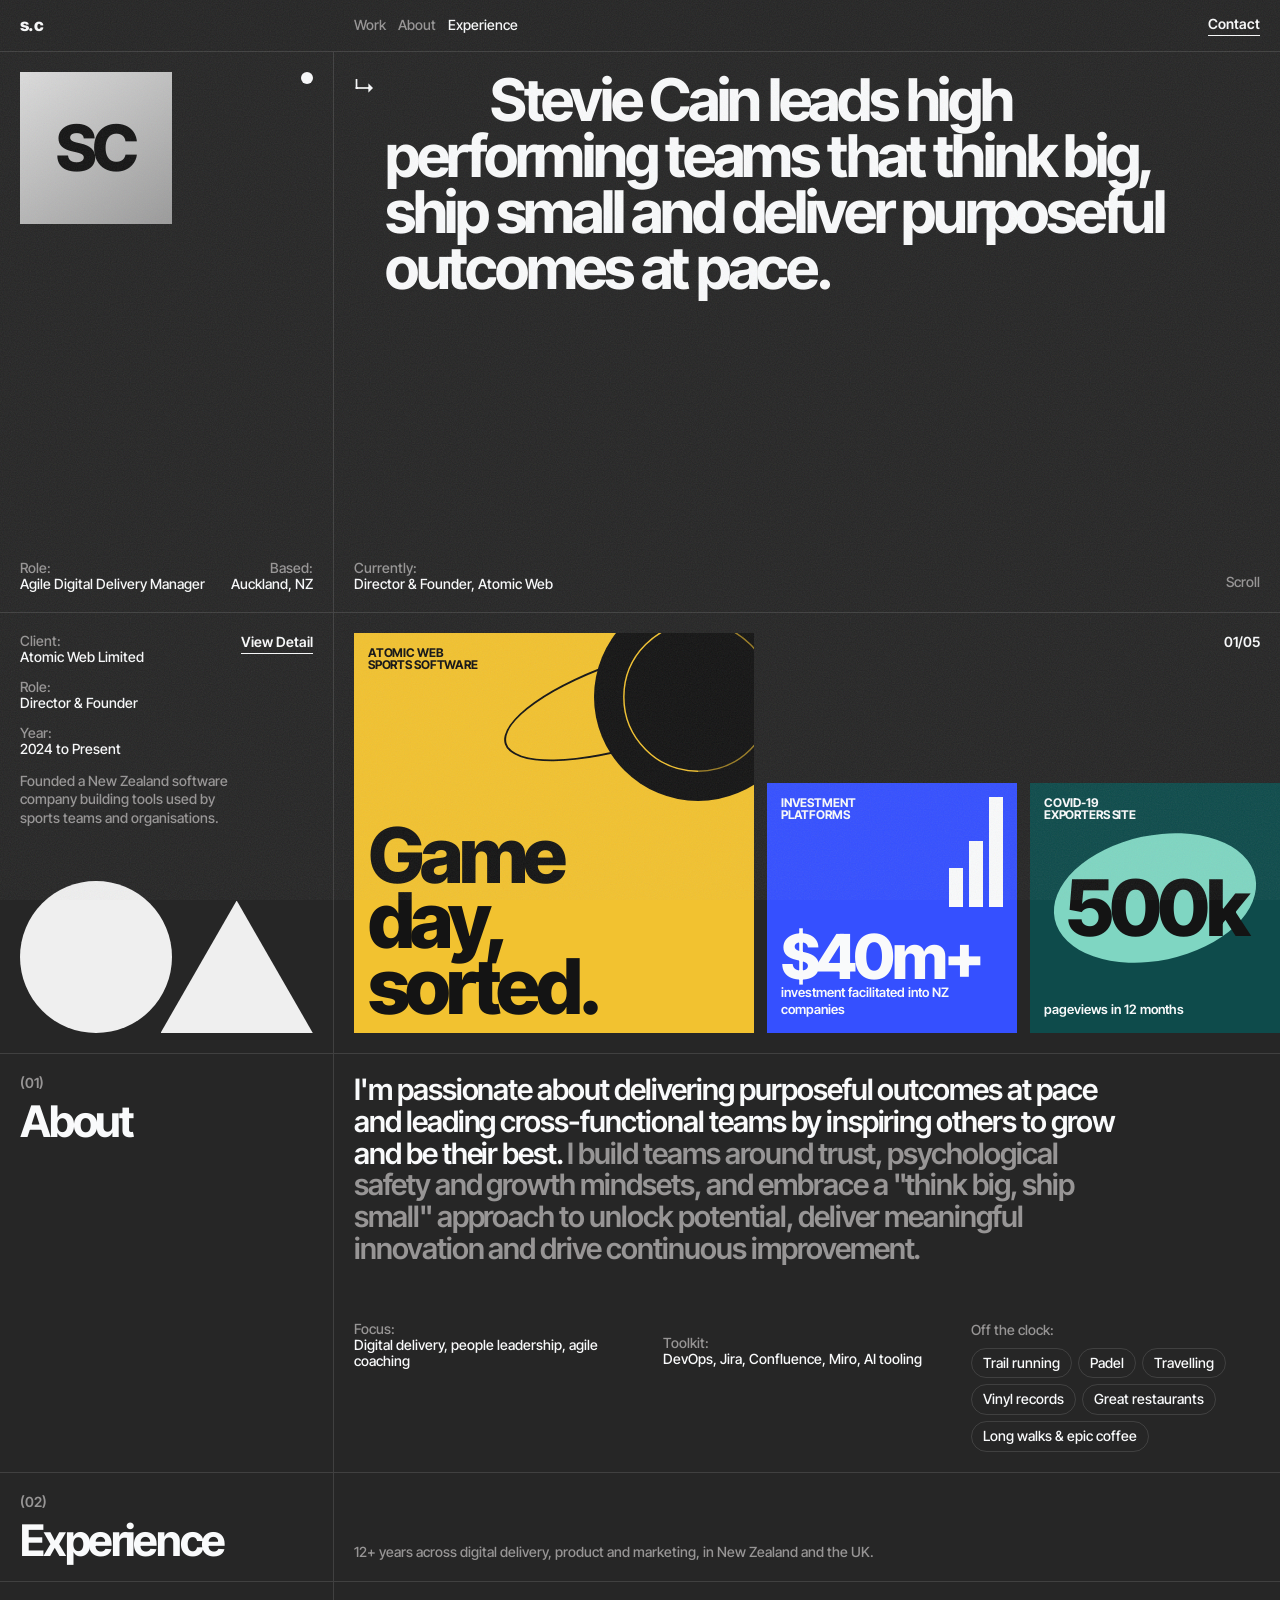
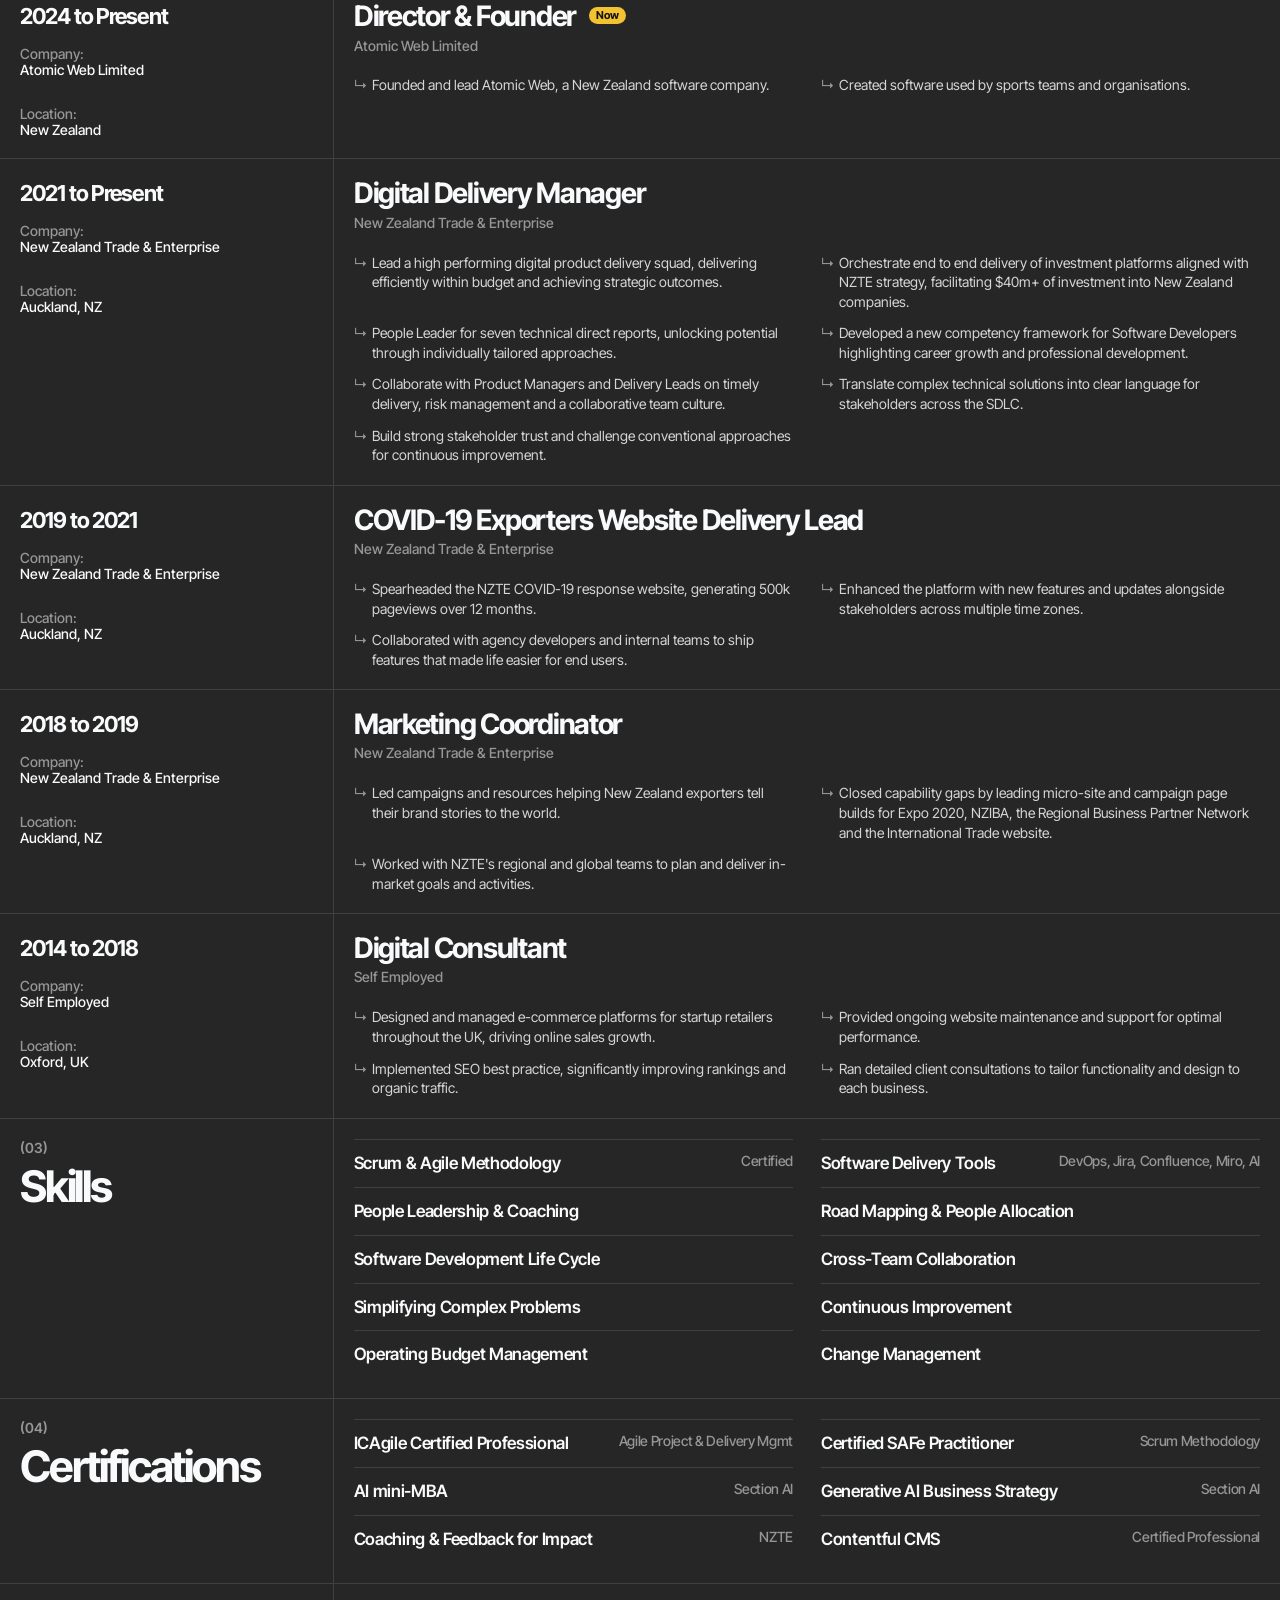
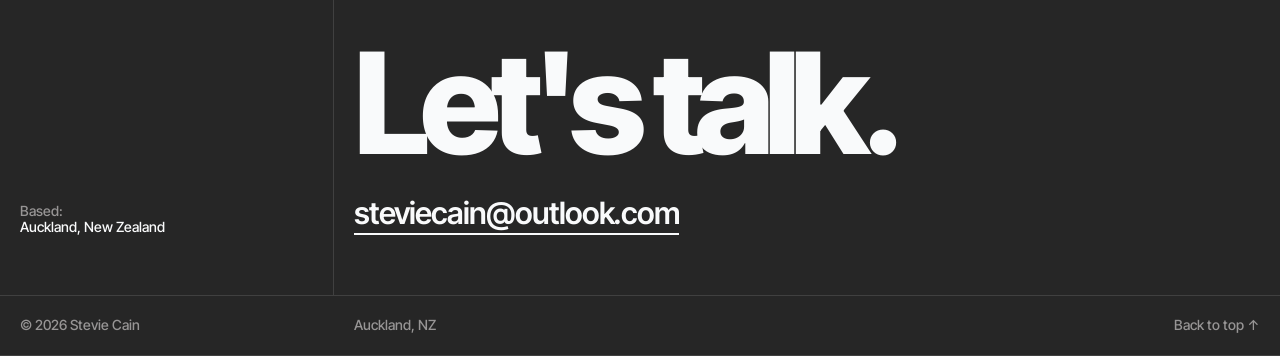
==== index.html @ dbbec50d "Initial portfolio site Co-Authored-By: Claude Opus 5.5 <noreply@anthropic.com> Claude-Session: https" ====
<!DOCTYPE html>
<html lang="en">
<head>
  <meta charset="UTF-8">
  <meta name="viewport" content="width=device-width, initial-scale=1.0">
  <title>Stevie Cain | Agile Digital Delivery Manager</title>
  <meta name="description" content="Stevie Cain is an Agile Digital Delivery Manager and founder of Atomic Web, based in Auckland, New Zealand. Leading high performing teams that think big and ship small.">
  <meta property="og:title" content="Stevie Cain | Agile Digital Delivery Manager">
  <meta property="og:description" content="Leading high performing teams that think big, ship small and deliver purposeful outcomes at pace.">
  <meta name="theme-color" content="#262626">
  <link rel="icon" href="data:image/svg+xml,%3Csvg xmlns='http://www.w3.org/2000/svg' viewBox='0 0 64 64'%3E%3Crect width='64' height='64' fill='%23262626'/%3E%3Ctext x='50%25' y='56%25' font-family='Arial' font-weight='700' font-size='30' fill='%23F9FAFB' text-anchor='middle' dominant-baseline='middle'%3Es.c%3C/text%3E%3C/svg%3E">
  <link rel="preconnect" href="https://fonts.googleapis.com">
  <link rel="preconnect" href="https://fonts.gstatic.com" crossorigin>
  <link href="https://fonts.googleapis.com/css2?family=Inter+Tight:wght@400;500;600;700;800&display=swap" rel="stylesheet">
  <style>
    :root {
      --bg: #262626;
      --bg-2: #2e2e2e;
      --text: #F9FAFB;
      --muted: #979595;
      --line: rgba(255, 255, 255, 0.12);
      --side: 26%;
      --pad: 20px;
      --font: 'Inter Tight', 'Helvetica Neue', Helvetica, Arial, sans-serif;

      --c-yellow: #F2C230;
      --c-blue: #3550FF;
      --c-teal: #0E4B4B;
      --c-pink: #FF8FC8;
      --c-red: #E8343A;
      --c-ink: #141414;
    }

    *, *::before, *::after { box-sizing: border-box; margin: 0; padding: 0; }
    html { scroll-behavior: smooth; }
    body {
      background: var(--bg);
      color: var(--text);
      font-family: var(--font);
      font-size: 14px;
      line-height: 1.35;
      -webkit-font-smoothing: antialiased;
      overflow-x: hidden;
    }
    a { color: inherit; text-decoration: none; }
    ul { list-style: none; }

    /* Film grain */
    body::after {
      content: '';
      position: fixed; inset: 0; z-index: 100; pointer-events: none;
      opacity: 0.09;
      background-image: url("data:image/svg+xml,%3Csvg xmlns='http://www.w3.org/2000/svg' width='240' height='240'%3E%3Cfilter id='n'%3E%3CfeTurbulence type='fractalNoise' baseFrequency='0.85' numOctaves='3' stitchTiles='stitch'/%3E%3C/filter%3E%3Crect width='100%25' height='100%25' filter='url(%23n)'/%3E%3C/svg%3E");
    }

    /* ---------- Grid scaffolding ---------- */
    .row {
      display: grid;
      grid-template-columns: var(--side) 1fr;
      border-bottom: 1px solid var(--line);
    }
    .cell { padding: var(--pad); min-width: 0; }
    .cell + .cell { border-left: 1px solid var(--line); }

    .meta { display: flex; flex-direction: column; font-weight: 500; line-height: 1.15; }
    .meta dt, .label { color: var(--muted); }
    .meta dd { color: var(--text); }
    .meta + .meta { margin-top: 14px; }

    /* ---------- Top bar ---------- */
    .topbar {
      position: sticky; top: 0; z-index: 50;
      background: rgba(38, 38, 38, 0.88);
      backdrop-filter: blur(10px);
      -webkit-backdrop-filter: blur(10px);
    }
    .topbar .cell { padding-top: 14px; padding-bottom: 14px; display: flex; align-items: center; }
    .topbar .cell + .cell { border-left-color: transparent; justify-content: space-between; }
    .logo { font-weight: 800; font-size: 17px; letter-spacing: -0.04em; }
    .nav { display: flex; gap: 12px; font-weight: 500; }
    .nav a { color: var(--muted); transition: color .2s; }
    .nav a:hover, .nav a.active { color: var(--text); }
    .contact-link {
      font-weight: 600;
      border-bottom: 1px solid currentColor;
      padding-bottom: 1px;
    }

    /* ---------- Hero ---------- */
    .hero .cell {
      min-height: min(560px, calc(100vh - 260px));
      display: flex; flex-direction: column; justify-content: space-between; gap: 40px;
    }
    .hero-top { display: flex; justify-content: space-between; align-items: flex-start; }
    .monogram {
      width: 152px; aspect-ratio: 1;
      background: linear-gradient(145deg, #dcdcdc 0%, #9a9a9a 100%);
      color: var(--c-ink);
      display: grid; place-items: center;
      font-weight: 800; font-size: 64px; letter-spacing: -0.06em;
      filter: grayscale(1);
    }
    .status-dot {
      width: 12px; height: 12px; border-radius: 50%; background: var(--text);
      animation: pulse 2.4s ease-in-out infinite;
    }
    @keyframes pulse { 50% { opacity: .35; } }
    .hero-bottom { display: flex; justify-content: space-between; align-items: flex-end; gap: 20px; }

    .statement-wrap { display: flex; gap: 10px; }
    .arrow { font-size: 22px; line-height: 1; padding-top: 4px; color: var(--text); }
    .statement {
      font-weight: 700;
      font-size: clamp(34px, 4.6vw, 68px);
      line-height: 0.95;
      letter-spacing: -0.055em;
      text-indent: 12%;
      max-width: 15.5em;
    }
    .statement em { font-style: normal; color: var(--muted); }
    .scroll-cue { color: var(--muted); font-weight: 500; }

    /* ---------- Work strip ---------- */
    .work .side {
      display: flex; flex-direction: column; justify-content: space-between; gap: 40px;
    }
    .work-meta-top { display: flex; justify-content: space-between; gap: 12px; }
    .work-meta { transition: opacity .25s ease; }
    .work-meta.fading { opacity: 0; }
    .work-summary { color: var(--muted); font-weight: 500; max-width: 30ch; margin-top: 14px; }
    .shapes { display: flex; align-items: flex-end; gap: 0; }
    .shape-circle { width: 52%; aspect-ratio: 1; border-radius: 50%; background: #efefef; }
    .shape-tri {
      width: 52%; aspect-ratio: 1.15;
      background: #efefef;
      clip-path: polygon(50% 0, 100% 100%, 0 100%);
      margin-left: -4%;
    }
    .strip-cell { position: relative; padding-right: 0; }
    .counter { position: absolute; top: var(--pad); right: var(--pad); font-weight: 600; z-index: 2; }
    .strip {
      display: flex; align-items: flex-end; gap: 13px;
      overflow-x: auto; scroll-snap-type: x mandatory;
      padding-right: var(--pad);
      scrollbar-width: none;
      cursor: grab;
    }
    .strip::-webkit-scrollbar { display: none; }
    .strip.dragging { cursor: grabbing; scroll-snap-type: none; }
    .strip.dragging .tile { pointer-events: none; }

    .tile {
      flex: 0 0 auto;
      width: 250px; height: 250px;
      scroll-snap-align: start;
      position: relative; overflow: hidden;
      display: flex; flex-direction: column; justify-content: space-between;
      padding: 14px;
      transition: transform .35s cubic-bezier(.2,.7,.2,1);
    }
    .tile:hover { transform: translateY(-6px); }
    .tile.lead { width: min(400px, 46vw); height: min(400px, 46vw); }
    .tile-kicker { font-weight: 700; font-size: 12px; text-transform: uppercase; letter-spacing: -0.01em; line-height: 1; position: relative; z-index: 1; }
    .tile-big { font-weight: 800; letter-spacing: -0.06em; line-height: 0.85; position: relative; z-index: 1; }
    .tile-cap { font-weight: 600; font-size: 13px; position: relative; z-index: 1; }

    /* Tile 1: Atomic Web */
    .t-atomic { background: var(--c-yellow); color: var(--c-ink); }
    .t-atomic .tile-big { font-size: clamp(44px, 6vw, 84px); }
    .t-atomic .ball {
      position: absolute; right: -12%; top: -10%;
      width: 52%; aspect-ratio: 1; border-radius: 50%;
      background: var(--c-ink);
    }
    .t-atomic .ball::before, .t-atomic .ball::after {
      content: ''; position: absolute; inset: 0; border-radius: 50%;
      border: 2px solid var(--c-yellow);
      clip-path: inset(0 50% 0 0);
      transform: scale(0.72);
    }
    .t-atomic .ball::after { transform: scale(0.72) rotate(180deg); opacity: .6; }
    .t-atomic .orbit {
      position: absolute; right: -6%; top: 6%; width: 70%; height: 22%;
      border: 2px solid var(--c-ink); border-radius: 50%;
      transform: rotate(-18deg);
    }

    /* Tile 2: NZTE investment */
    .t-invest { background: var(--c-blue); color: var(--text); }
    .t-invest .tile-big { font-size: 62px; }
    .t-invest .bars { position: absolute; right: 14px; top: 14px; display: flex; align-items: flex-end; gap: 6px; height: 44%; }
    .t-invest .bars span { width: 14px; background: var(--text); }

    /* Tile 3: COVID-19 site */
    .t-covid { background: var(--c-teal); color: var(--text); }
    .t-covid .tile-big { font-size: 78px; }
    .t-covid .blob {
      position: absolute; left: 50%; top: 46%; transform: translate(-50%, -50%) rotate(-12deg);
      width: 82%; height: 50%; border-radius: 50%;
      background: #7FD6C2;
    }
    .t-covid .tile-big { color: var(--c-ink); text-align: center; margin-top: -6px; }

    /* Tile 4: micro-sites */
    .t-micro { background: var(--c-ink); color: var(--c-pink); }
    .t-micro .stickers { position: absolute; inset: 40px -20px 30px; display: flex; flex-direction: column; justify-content: center; gap: 6px; }
    .t-micro .stickers span {
      background: var(--c-pink); color: var(--c-ink);
      font-weight: 800; font-size: 17px; letter-spacing: -0.03em;
      padding: 3px 8px; align-self: center; white-space: nowrap;
    }
    .t-micro .stickers span:nth-child(odd) { transform: rotate(-9deg); }
    .t-micro .stickers span:nth-child(even) { transform: rotate(7deg) translateX(14px); }

    /* Tile 5: UK e-commerce */
    .t-uk { background: var(--c-red); color: var(--text); }
    .t-uk .tile-big { font-size: 64px; }
    .t-uk .tri {
      position: absolute; right: -10%; bottom: -6%; width: 70%; aspect-ratio: 1.1;
      background: var(--c-ink);
      clip-path: polygon(50% 0, 100% 100%, 0 100%);
    }
    .t-uk .tile-cap { color: var(--text); }

    /* ---------- Section headers ---------- */
    .section-title {
      font-weight: 700;
      font-size: clamp(30px, 3.4vw, 50px);
      letter-spacing: -0.05em; line-height: 0.95;
    }
    .index { color: var(--muted); font-weight: 600; }

    /* ---------- About ---------- */
    .about-text {
      font-weight: 600;
      font-size: clamp(22px, 2.3vw, 34px);
      line-height: 1.08; letter-spacing: -0.035em;
      max-width: 26em;
    }
    .about-text .muted { color: var(--muted); }
    .about-grid { display: grid; grid-template-columns: repeat(3, minmax(0, 1fr)); gap: 20px; margin-top: 56px; }
    .chips { display: flex; flex-wrap: wrap; gap: 6px; margin-top: 8px; }
    .chip { border: 1px solid var(--line); border-radius: 999px; padding: 5px 11px; font-weight: 500; }

    /* ---------- Experience ---------- */
    .job .side { display: flex; flex-direction: column; gap: 14px; }
    .years { font-weight: 700; font-size: 22px; letter-spacing: -0.04em; }
    .job-title { font-weight: 700; font-size: clamp(22px, 2.2vw, 32px); letter-spacing: -0.045em; line-height: 1; }
    .job-org { color: var(--muted); font-weight: 500; margin-top: 6px; }
    .job-points { margin-top: 20px; display: grid; grid-template-columns: repeat(2, minmax(0, 1fr)); gap: 12px 28px; max-width: 980px; }
    .job-points li { position: relative; padding-left: 18px; color: #d6d6d6; line-height: 1.4; }
    .job-points li::before { content: '↳'; position: absolute; left: 0; color: var(--muted); }
    .tag-new {
      display: inline-block; margin-left: 8px; vertical-align: middle;
      background: var(--c-yellow); color: var(--c-ink);
      font-size: 11px; font-weight: 700; letter-spacing: 0; padding: 3px 7px; border-radius: 999px;
      transform: translateY(-3px);
    }

    /* ---------- Skills ---------- */
    .skill-cols { display: grid; grid-template-columns: repeat(2, minmax(0, 1fr)); gap: 0 28px; max-width: 980px; }
    .skill-cols li {
      border-top: 1px solid var(--line);
      padding: 12px 0; font-weight: 600; font-size: 17px; letter-spacing: -0.02em;
      display: flex; justify-content: space-between; gap: 12px;
    }
    .skill-cols li span { color: var(--muted); font-weight: 500; font-size: 14px; text-align: right; }

    /* ---------- Contact ---------- */
    .contact .cell { padding-top: 60px; padding-bottom: 60px; }
    .contact .side { display: flex; flex-direction: column; justify-content: flex-end; }
    .cta {
      font-weight: 800;
      font-size: clamp(56px, 11vw, 180px);
      letter-spacing: -0.07em; line-height: 0.85;
    }
    .email {
      display: inline-block; margin-top: 28px;
      font-weight: 600; font-size: clamp(20px, 2.4vw, 34px); letter-spacing: -0.035em;
      border-bottom: 2px solid currentColor;
      transition: color .2s;
    }
    .email:hover { color: var(--c-yellow); }

    footer .cell { display: flex; justify-content: space-between; color: var(--muted); font-weight: 500; }
    footer .cell + .cell { border-left-color: transparent; }

    /* ---------- Reveal ---------- */
    .reveal { opacity: 0; transform: translateY(18px); transition: opacity .8s ease, transform .8s cubic-bezier(.2,.7,.2,1); }
    .reveal.in { opacity: 1; transform: none; }

    @media (prefers-reduced-motion: reduce) {
      html { scroll-behavior: auto; }
      .reveal { opacity: 1; transform: none; transition: none; }
      .status-dot { animation: none; }
      .tile, .tile:hover { transition: none; transform: none; }
    }

    /* ---------- Responsive ---------- */
    @media (max-width: 1100px) {
      .about-grid { grid-template-columns: repeat(2, minmax(0, 1fr)); }
    }
    @media (max-width: 800px) {
      :root { --pad: 16px; }
      .row { grid-template-columns: 1fr; }
      .cell + .cell { border-left: 0; border-top: 1px solid var(--line); }
      .topbar { grid-template-columns: auto 1fr; }
      .topbar .cell + .cell { border-top: 0; gap: 16px; }
      .nav { display: none; }
      .topbar .cell + .cell { justify-content: flex-end; }

      .hero .cell { min-height: 0; }
      .hero .side { flex-direction: row; align-items: flex-end; gap: 16px; }
      .hero-top { flex: 0 0 auto; }
      .monogram { width: 96px; font-size: 40px; }
      .hero .side .status-dot { display: none; }
      .statement { text-indent: 0; }
      .arrow { display: none; }
      .hero-bottom { margin-top: 8px; }

      .work .side { gap: 20px; }
      .shapes { display: none; }
      .tile { width: 220px; height: 220px; }
      .tile.lead { width: 280px; height: 280px; }
      .counter { top: auto; bottom: calc(100% + 16px); }
      .strip-cell { padding-top: var(--pad); }
      .work .side { position: relative; }

      .about-grid, .job-points, .skill-cols { grid-template-columns: 1fr; }
      .about-grid { margin-top: 36px; }
      .skill-cols li { flex-direction: column; gap: 2px; }
      .skill-cols li span { text-align: left; }
      .contact .cell { padding-top: 40px; padding-bottom: 40px; }
      .email { word-break: break-all; }
      footer .cell + .cell { border-top: 0; padding-top: 0; }
    }
  </style>
</head>
<body>

  <!-- Top bar -->
  <header class="row topbar">
    <div class="cell"><a href="#top" class="logo" aria-label="Stevie Cain, home">s.c</a></div>
    <div class="cell">
      <nav class="nav" aria-label="Primary">
        <a href="#work" class="active">Work</a>
        <a href="#about">About</a>
        <a href="#experience">Experience</a>
      </nav>
      <a href="#contact" class="contact-link">Contact</a>
    </div>
  </header>

  <main id="top">

    <!-- Hero -->
    <section class="row hero">
      <div class="cell side">
        <div class="hero-top">
          <div class="monogram" role="img" aria-label="Stevie Cain monogram">SC</div>
          <span class="status-dot" aria-hidden="true"></span>
        </div>
        <div class="hero-bottom">
          <dl class="meta">
            <dt>Role:</dt>
            <dd>Agile Digital Delivery Manager</dd>
          </dl>
          <dl class="meta" style="text-align:right">
            <dt>Based:</dt>
            <dd>Auckland, NZ</dd>
          </dl>
        </div>
      </div>
      <div class="cell">
        <div class="statement-wrap">
          <span class="arrow" aria-hidden="true">↳</span>
          <h1 class="statement">Stevie Cain leads high performing teams that think big, ship small and deliver purposeful outcomes at pace.</h1>
        </div>
        <div class="hero-bottom">
          <dl class="meta">
            <dt>Currently:</dt>
            <dd>Director &amp; Founder, Atomic Web</dd>
          </dl>
          <a href="#work" class="scroll-cue">Scroll</a>
        </div>
      </div>
    </section>

    <!-- Selected work -->
    <section class="row work" id="work" aria-label="Selected work">
      <div class="cell side">
        <div>
          <div class="work-meta-top">
            <div class="work-meta" id="workMeta">
              <dl class="meta"><dt>Client:</dt><dd data-k="client">Atomic Web Limited</dd></dl>
              <dl class="meta"><dt>Role:</dt><dd data-k="role">Director &amp; Founder</dd></dl>
              <dl class="meta"><dt>Year:</dt><dd data-k="year">2024 to Present</dd></dl>
              <p class="work-summary" data-k="summary">Founded a New Zealand software company building tools used by sports teams and organisations.</p>
            </div>
            <a href="#experience" class="contact-link" style="align-self:flex-start;white-space:nowrap">View Detail</a>
          </div>
        </div>
        <div class="shapes" aria-hidden="true">
          <span class="shape-circle"></span>
          <span class="shape-tri"></span>
        </div>
      </div>

      <div class="cell strip-cell">
        <span class="counter" id="counter">01/05</span>
        <div class="strip" id="strip" tabindex="0" aria-label="Projects, scroll horizontally">

          <article class="tile lead t-atomic"
            data-client="Atomic Web Limited" data-role="Director &amp; Founder" data-year="2024 to Present"
            data-summary="Founded a New Zealand software company building tools used by sports teams and organisations.">
            <span class="orbit" aria-hidden="true"></span>
            <span class="ball" aria-hidden="true"></span>
            <span class="tile-kicker">Atomic Web<br>Sports software</span>
            <span class="tile-big">Game<br>day,<br>sorted.</span>
          </article>

          <article class="tile t-invest"
            data-client="New Zealand Trade &amp; Enterprise" data-role="Digital Delivery Manager" data-year="2021 to Present"
            data-summary="End to end delivery of investment platforms aligned with NZTE strategy.">
            <span class="bars" aria-hidden="true"><span style="height:35%"></span><span style="height:60%"></span><span style="height:100%"></span></span>
            <span class="tile-kicker">Investment<br>platforms</span>
            <div>
              <div class="tile-big">$40m+</div>
              <div class="tile-cap">investment facilitated into NZ companies</div>
            </div>
          </article>

          <article class="tile t-covid"
            data-client="New Zealand Trade &amp; Enterprise" data-role="Website Delivery Lead" data-year="2019 to 2021"
            data-summary="Spearheaded the COVID-19 response website for New Zealand exporters.">
            <span class="blob" aria-hidden="true"></span>
            <span class="tile-kicker">COVID-19<br>Exporters site</span>
            <span class="tile-big">500k</span>
            <span class="tile-cap">pageviews in 12 months</span>
          </article>

          <article class="tile t-micro"
            data-client="New Zealand Trade &amp; Enterprise" data-role="Marketing Coordinator" data-year="2018 to 2019"
            data-summary="Micro-sites and campaign pages for Expo 2020, NZIBA and the International Trade website.">
            <span class="tile-kicker">Micro-sites &amp;<br>campaigns</span>
            <span class="stickers" aria-hidden="true">
              <span>EXPO 2020®</span><span>NZIBA®</span><span>EXPO 2020®</span><span>TRADE®</span>
            </span>
            <span class="tile-cap" style="color:var(--c-pink)">Telling NZ brand stories</span>
          </article>

          <article class="tile t-uk"
            data-client="UK startup retailers" data-role="Digital Consultant" data-year="2014 to 2018"
            data-summary="Designed and managed e-commerce platforms and SEO for startup retailers across the UK.">
            <span class="tri" aria-hidden="true"></span>
            <span class="tile-kicker">E-commerce<br>&amp; SEO</span>
            <div>
              <div class="tile-big">Oxford,<br>UK</div>
              <div class="tile-cap">Self employed</div>
            </div>
          </article>

        </div>
      </div>
    </section>

    <!-- About -->
    <section class="row" id="about">
      <div class="cell side">
        <span class="index">(01)</span>
        <h2 class="section-title" style="margin-top:8px">About</h2>
      </div>
      <div class="cell">
        <p class="about-text reveal">
          I'm passionate about delivering purposeful outcomes at pace and leading cross-functional teams by inspiring others to grow and be their best.
          <span class="muted">I build teams around trust, psychological safety and growth mindsets, and embrace a "think big, ship small" approach to unlock potential, deliver meaningful innovation and drive continuous improvement.</span>
        </p>
        <div class="about-grid reveal">
          <dl class="meta">
            <dt>Focus:</dt>
            <dd>Digital delivery, people leadership, agile coaching</dd>
          </dl>
          <dl class="meta">
            <dt>Toolkit:</dt>
            <dd>DevOps, Jira, Confluence, Miro, AI tooling</dd>
          </dl>
          <div>
            <span class="label" style="font-weight:500">Off the clock:</span>
            <ul class="chips">
              <li class="chip">Trail running</li>
              <li class="chip">Padel</li>
              <li class="chip">Travelling</li>
              <li class="chip">Vinyl records</li>
              <li class="chip">Great restaurants</li>
              <li class="chip">Long walks &amp; epic coffee</li>
            </ul>
          </div>
        </div>
      </div>
    </section>

    <!-- Experience -->
    <section id="experience" aria-label="Experience">
      <div class="row">
        <div class="cell side">
          <span class="index">(02)</span>
          <h2 class="section-title" style="margin-top:8px">Experience</h2>
        </div>
        <div class="cell" style="display:flex;align-items:flex-end">
          <span class="label" style="font-weight:500">12+ years across digital delivery, product and marketing, in New Zealand and the UK.</span>
        </div>
      </div>

      <article class="row job">
        <div class="cell side">
          <span class="years">2024 to Present</span>
          <dl class="meta"><dt>Company:</dt><dd>Atomic Web Limited</dd></dl>
          <dl class="meta"><dt>Location:</dt><dd>New Zealand</dd></dl>
        </div>
        <div class="cell reveal">
          <h3 class="job-title">Director &amp; Founder <span class="tag-new">Now</span></h3>
          <p class="job-org">Atomic Web Limited</p>
          <ul class="job-points">
            <li>Founded and lead Atomic Web, a New Zealand software company.</li>
            <li>Created software used by sports teams and organisations.</li>
          </ul>
        </div>
      </article>

      <article class="row job">
        <div class="cell side">
          <span class="years">2021 to Present</span>
          <dl class="meta"><dt>Company:</dt><dd>New Zealand Trade &amp; Enterprise</dd></dl>
          <dl class="meta"><dt>Location:</dt><dd>Auckland, NZ</dd></dl>
        </div>
        <div class="cell reveal">
          <h3 class="job-title">Digital Delivery Manager</h3>
          <p class="job-org">New Zealand Trade &amp; Enterprise</p>
          <ul class="job-points">
            <li>Lead a high performing digital product delivery squad, delivering efficiently within budget and achieving strategic outcomes.</li>
            <li>Orchestrate end to end delivery of investment platforms aligned with NZTE strategy, facilitating $40m+ of investment into New Zealand companies.</li>
            <li>People Leader for seven technical direct reports, unlocking potential through individually tailored approaches.</li>
            <li>Developed a new competency framework for Software Developers highlighting career growth and professional development.</li>
            <li>Collaborate with Product Managers and Delivery Leads on timely delivery, risk management and a collaborative team culture.</li>
            <li>Translate complex technical solutions into clear language for stakeholders across the SDLC.</li>
            <li>Build strong stakeholder trust and challenge conventional approaches for continuous improvement.</li>
          </ul>
        </div>
      </article>

      <article class="row job">
        <div class="cell side">
          <span class="years">2019 to 2021</span>
          <dl class="meta"><dt>Company:</dt><dd>New Zealand Trade &amp; Enterprise</dd></dl>
          <dl class="meta"><dt>Location:</dt><dd>Auckland, NZ</dd></dl>
        </div>
        <div class="cell reveal">
          <h3 class="job-title">COVID-19 Exporters Website Delivery Lead</h3>
          <p class="job-org">New Zealand Trade &amp; Enterprise</p>
          <ul class="job-points">
            <li>Spearheaded the NZTE COVID-19 response website, generating 500k pageviews over 12 months.</li>
            <li>Enhanced the platform with new features and updates alongside stakeholders across multiple time zones.</li>
            <li>Collaborated with agency developers and internal teams to ship features that made life easier for end users.</li>
          </ul>
        </div>
      </article>

      <article class="row job">
        <div class="cell side">
          <span class="years">2018 to 2019</span>
          <dl class="meta"><dt>Company:</dt><dd>New Zealand Trade &amp; Enterprise</dd></dl>
          <dl class="meta"><dt>Location:</dt><dd>Auckland, NZ</dd></dl>
        </div>
        <div class="cell reveal">
          <h3 class="job-title">Marketing Coordinator</h3>
          <p class="job-org">New Zealand Trade &amp; Enterprise</p>
          <ul class="job-points">
            <li>Led campaigns and resources helping New Zealand exporters tell their brand stories to the world.</li>
            <li>Closed capability gaps by leading micro-site and campaign page builds for Expo 2020, NZIBA, the Regional Business Partner Network and the International Trade website.</li>
            <li>Worked with NZTE's regional and global teams to plan and deliver in-market goals and activities.</li>
          </ul>
        </div>
      </article>

      <article class="row job">
        <div class="cell side">
          <span class="years">2014 to 2018</span>
          <dl class="meta"><dt>Company:</dt><dd>Self Employed</dd></dl>
          <dl class="meta"><dt>Location:</dt><dd>Oxford, UK</dd></dl>
        </div>
        <div class="cell reveal">
          <h3 class="job-title">Digital Consultant</h3>
          <p class="job-org">Self Employed</p>
          <ul class="job-points">
            <li>Designed and managed e-commerce platforms for startup retailers throughout the UK, driving online sales growth.</li>
            <li>Provided ongoing website maintenance and support for optimal performance.</li>
            <li>Implemented SEO best practice, significantly improving rankings and organic traffic.</li>
            <li>Ran detailed client consultations to tailor functionality and design to each business.</li>
          </ul>
        </div>
      </article>
    </section>

    <!-- Skills -->
    <section class="row" aria-label="Skills">
      <div class="cell side">
        <span class="index">(03)</span>
        <h2 class="section-title" style="margin-top:8px">Skills</h2>
      </div>
      <div class="cell reveal">
        <ul class="skill-cols">
          <li>Scrum &amp; Agile Methodology <span>Certified</span></li>
          <li>Software Delivery Tools <span>DevOps, Jira, Confluence, Miro, AI</span></li>
          <li>People Leadership &amp; Coaching</li>
          <li>Road Mapping &amp; People Allocation</li>
          <li>Software Development Life Cycle</li>
          <li>Cross-Team Collaboration</li>
          <li>Simplifying Complex Problems</li>
          <li>Continuous Improvement</li>
          <li>Operating Budget Management</li>
          <li>Change Management</li>
        </ul>
      </div>
    </section>

    <!-- Certifications -->
    <section class="row" aria-label="Certifications">
      <div class="cell side">
        <span class="index">(04)</span>
        <h2 class="section-title" style="margin-top:8px">Certifications</h2>
      </div>
      <div class="cell reveal">
        <ul class="skill-cols">
          <li>ICAgile Certified Professional <span>Agile Project &amp; Delivery Mgmt</span></li>
          <li>Certified SAFe Practitioner <span>Scrum Methodology</span></li>
          <li>AI mini-MBA <span>Section AI</span></li>
          <li>Generative AI Business Strategy <span>Section AI</span></li>
          <li>Coaching &amp; Feedback for Impact <span>NZTE</span></li>
          <li>Contentful CMS <span>Certified Professional</span></li>
        </ul>
      </div>
    </section>

    <!-- Contact -->
    <section class="row contact" id="contact">
      <div class="cell side">
        <dl class="meta"><dt>Based:</dt><dd>Auckland, New Zealand</dd></dl>
      </div>
      <div class="cell">
        <h2 class="cta reveal">Let's talk.</h2>
        <a class="email" href="mailto:steviecain@outlook.com">steviecain@outlook.com</a>
      </div>
    </section>
  </main>

  <footer class="row">
    <div class="cell"><span>© <span id="yr">2026</span> Stevie Cain</span></div>
    <div class="cell"><span>Auckland, NZ</span><a href="#top">Back to top ↑</a></div>
  </footer>

  <script>
    document.getElementById('yr').textContent = new Date().getFullYear();

    // Reveal on scroll
    const io = new IntersectionObserver(entries => {
      entries.forEach(e => { if (e.isIntersecting) { e.target.classList.add('in'); io.unobserve(e.target); } });
    }, { threshold: 0.12 });
    document.querySelectorAll('.reveal').forEach(el => io.observe(el));

    // Work strip: counter + side meta follow the leading tile
    const strip = document.getElementById('strip');
    const tiles = [...strip.querySelectorAll('.tile')];
    const counter = document.getElementById('counter');
    const meta = document.getElementById('workMeta');
    const pad = n => String(n).padStart(2, '0');
    let current = 0;

    function setActive(i) {
      if (i === current) return;
      current = i;
      counter.textContent = `${pad(i + 1)}/${pad(tiles.length)}`;
      meta.classList.add('fading');
      setTimeout(() => {
        const d = tiles[i].dataset;
        meta.querySelectorAll('[data-k]').forEach(el => { el.innerHTML = d[el.dataset.k]; });
        meta.classList.remove('fading');
      }, 200);
    }

    strip.addEventListener('scroll', () => {
      const left = strip.getBoundingClientRect().left;
      let best = 0, bestDist = Infinity;
      tiles.forEach((t, i) => {
        const dist = Math.abs(t.getBoundingClientRect().left - left);
        if (dist < bestDist) { bestDist = dist; best = i; }
      });
      if (strip.scrollLeft + strip.clientWidth >= strip.scrollWidth - 4) best = tiles.length - 1;
      setActive(best);
    }, { passive: true });

    tiles.forEach((t, i) => t.addEventListener('mouseenter', () => setActive(i)));

    // Drag to scroll (mouse)
    let down = false, startX = 0, startScroll = 0, moved = false;
    strip.addEventListener('pointerdown', e => {
      if (e.pointerType !== 'mouse') return;
      down = true; moved = false; startX = e.clientX; startScroll = strip.scrollLeft;
    });
    window.addEventListener('pointermove', e => {
      if (!down) return;
      const dx = e.clientX - startX;
      if (Math.abs(dx) > 4) { moved = true; strip.classList.add('dragging'); }
      strip.scrollLeft = startScroll - dx;
    });
    window.addEventListener('pointerup', () => { down = false; strip.classList.remove('dragging'); });

    // Vertical wheel scrolls the strip sideways while hovering it
    strip.addEventListener('wheel', e => {
      if (Math.abs(e.deltaY) <= Math.abs(e.deltaX)) return;
      const atStart = strip.scrollLeft <= 0 && e.deltaY < 0;
      const atEnd = strip.scrollLeft + strip.clientWidth >= strip.scrollWidth - 2 && e.deltaY > 0;
      if (atStart || atEnd) return;
      e.preventDefault();
      strip.scrollLeft += e.deltaY;
    }, { passive: false });

    // Highlight the nav link for the section in view
    const links = [...document.querySelectorAll('.nav a')];
    const navIo = new IntersectionObserver(entries => {
      entries.forEach(e => {
        if (!e.isIntersecting) return;
        links.forEach(l => l.classList.toggle('active', l.getAttribute('href') === '#' + e.target.id));
      });
    }, { rootMargin: '-45% 0px -50% 0px' });
    ['work', 'about', 'experience'].forEach(id => navIo.observe(document.getElementById(id)));
  </script>
</body>
</html>
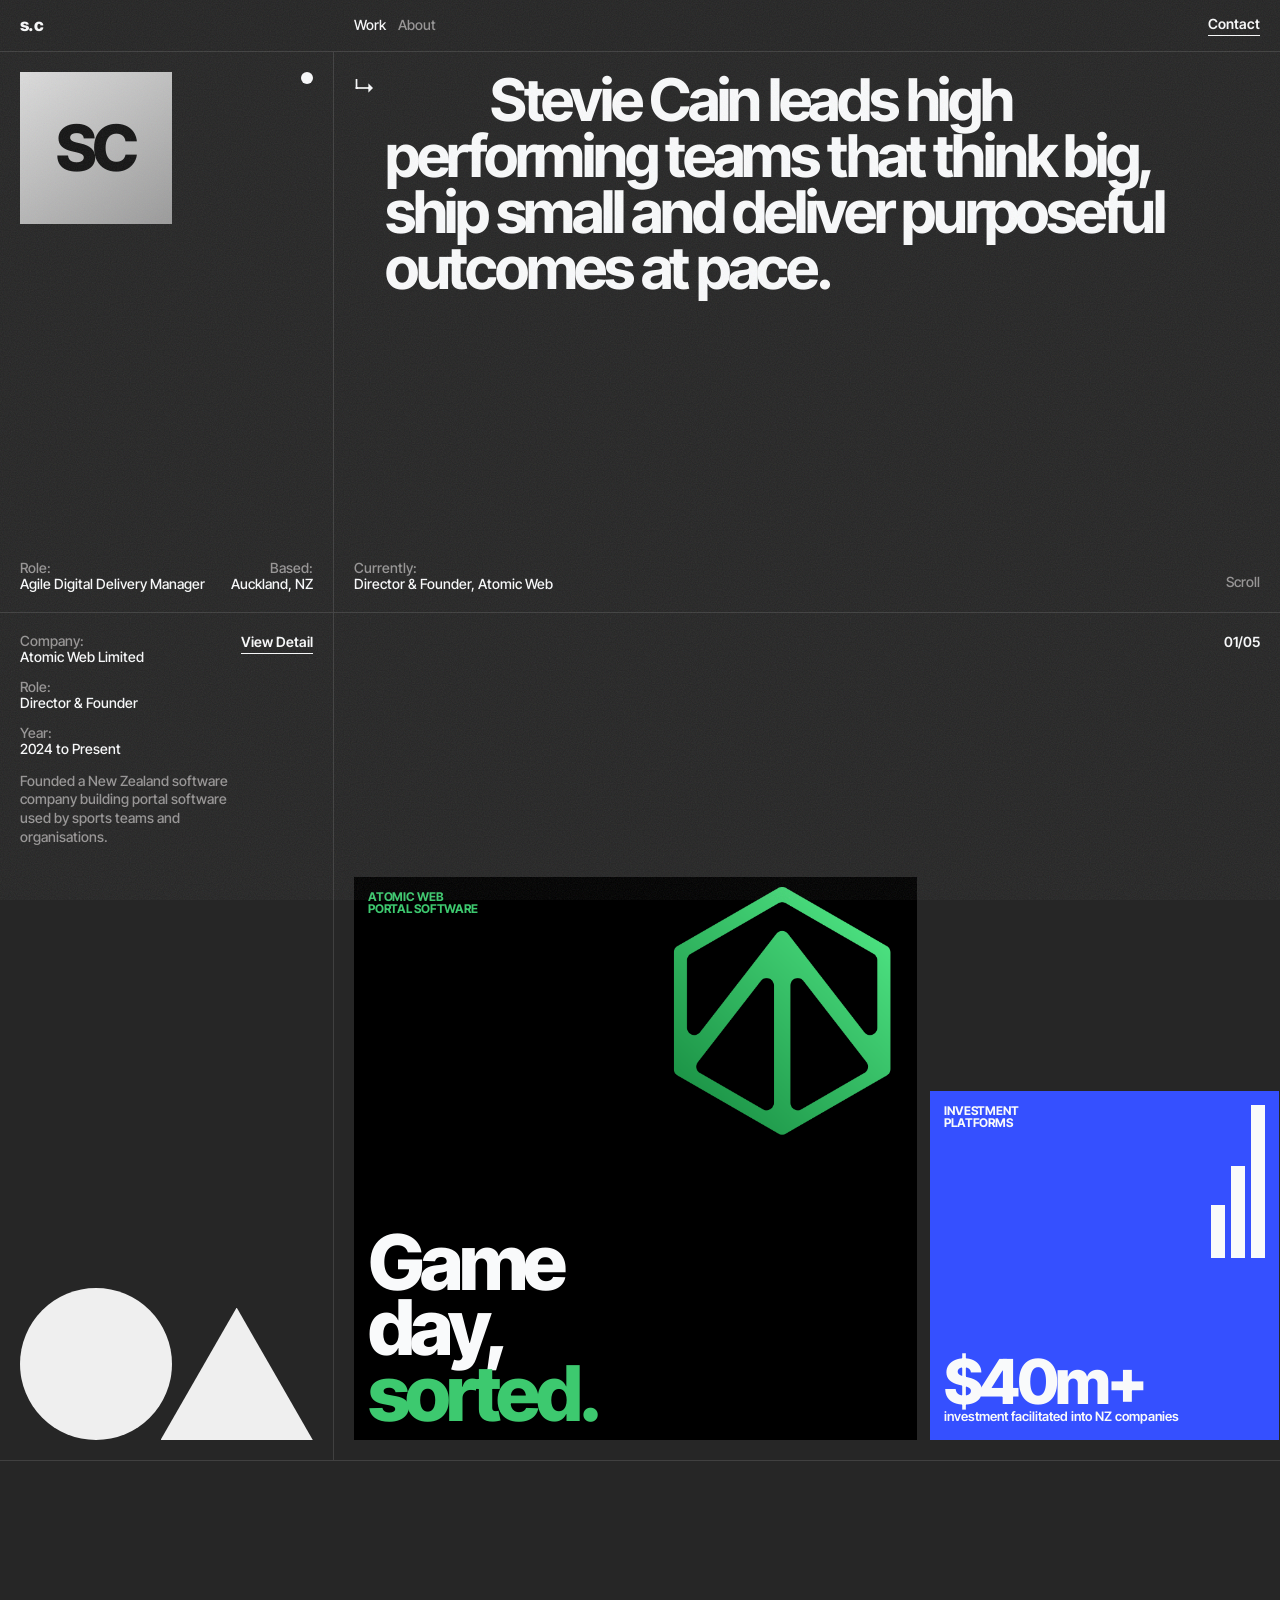
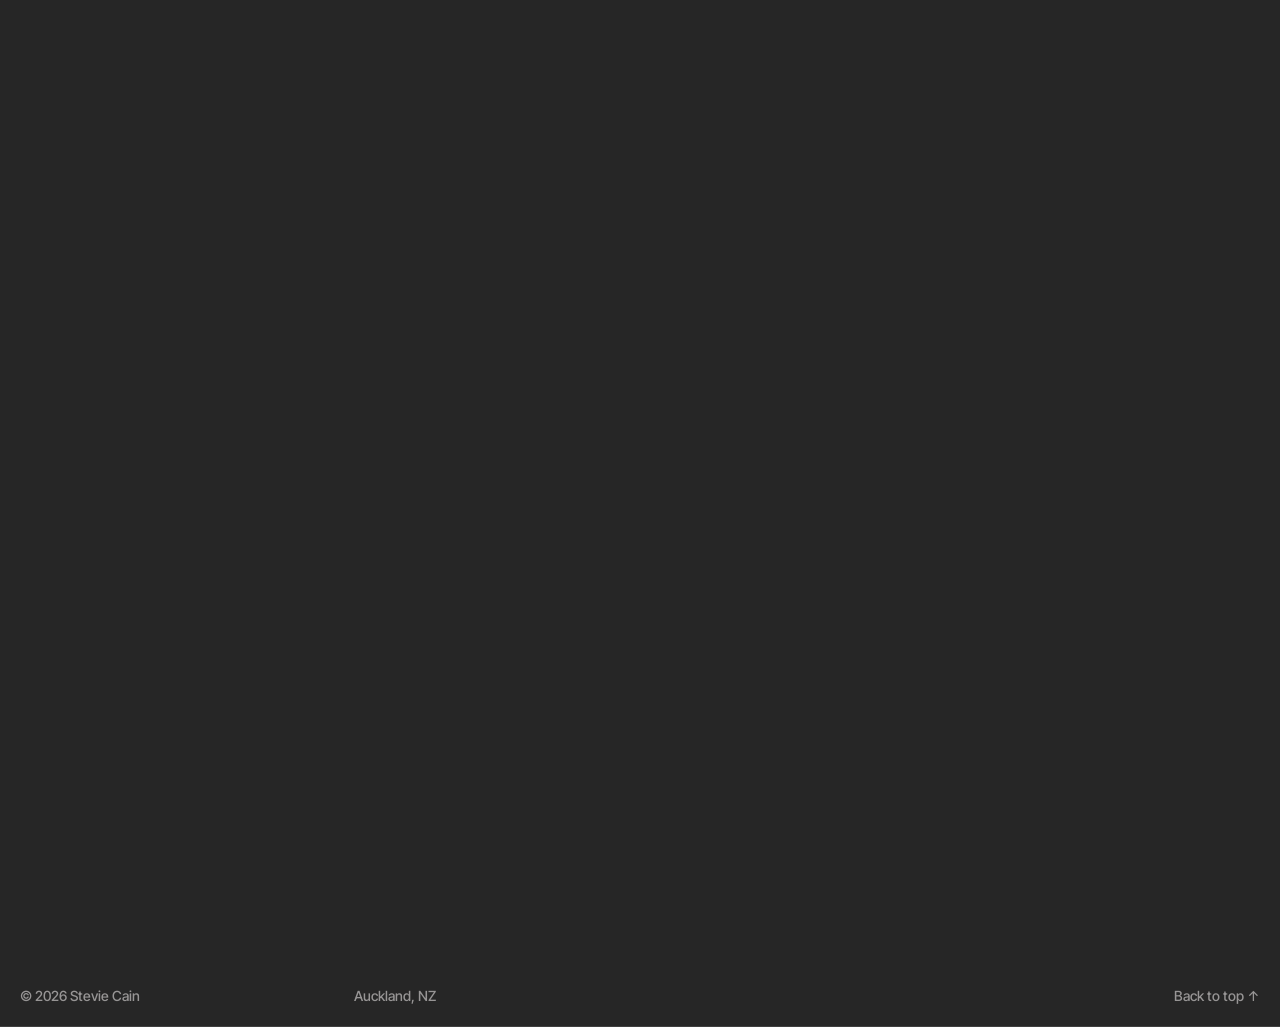
==== commit d25d3cf9: "Split into landing and About pages, add scroll carousel and contact drawer - Landing page is now her" ====
--- a/index.html
+++ b/index.html
@@ -6,348 +6,25 @@
   <title>Stevie Cain | Agile Digital Delivery Manager</title>
   <meta name="description" content="Stevie Cain is an Agile Digital Delivery Manager and founder of Atomic Web, based in Auckland, New Zealand. Leading high performing teams that think big and ship small.">
   <meta property="og:title" content="Stevie Cain | Agile Digital Delivery Manager">
-  <meta property="og:description" content="Leading high performing teams that think big, ship small and deliver purposeful outcomes at pace.">
+  <meta property="og:description" content="Stevie Cain is an Agile Digital Delivery Manager and founder of Atomic Web, based in Auckland, New Zealand. Leading high performing teams that think big and ship small.">
   <meta name="theme-color" content="#262626">
   <link rel="icon" href="data:image/svg+xml,%3Csvg xmlns='http://www.w3.org/2000/svg' viewBox='0 0 64 64'%3E%3Crect width='64' height='64' fill='%23262626'/%3E%3Ctext x='50%25' y='56%25' font-family='Arial' font-weight='700' font-size='30' fill='%23F9FAFB' text-anchor='middle' dominant-baseline='middle'%3Es.c%3C/text%3E%3C/svg%3E">
   <link rel="preconnect" href="https://fonts.googleapis.com">
   <link rel="preconnect" href="https://fonts.gstatic.com" crossorigin>
   <link href="https://fonts.googleapis.com/css2?family=Inter+Tight:wght@400;500;600;700;800&display=swap" rel="stylesheet">
-  <style>
-    :root {
-      --bg: #262626;
-      --bg-2: #2e2e2e;
-      --text: #F9FAFB;
-      --muted: #979595;
-      --line: rgba(255, 255, 255, 0.12);
-      --side: 26%;
-      --pad: 20px;
-      --font: 'Inter Tight', 'Helvetica Neue', Helvetica, Arial, sans-serif;
-
-      --c-yellow: #F2C230;
-      --c-blue: #3550FF;
-      --c-teal: #0E4B4B;
-      --c-pink: #FF8FC8;
-      --c-red: #E8343A;
-      --c-ink: #141414;
-    }
-
-    *, *::before, *::after { box-sizing: border-box; margin: 0; padding: 0; }
-    html { scroll-behavior: smooth; }
-    body {
-      background: var(--bg);
-      color: var(--text);
-      font-family: var(--font);
-      font-size: 14px;
-      line-height: 1.35;
-      -webkit-font-smoothing: antialiased;
-      overflow-x: hidden;
-    }
-    a { color: inherit; text-decoration: none; }
-    ul { list-style: none; }
-
-    /* Film grain */
-    body::after {
-      content: '';
-      position: fixed; inset: 0; z-index: 100; pointer-events: none;
-      opacity: 0.09;
-      background-image: url("data:image/svg+xml,%3Csvg xmlns='http://www.w3.org/2000/svg' width='240' height='240'%3E%3Cfilter id='n'%3E%3CfeTurbulence type='fractalNoise' baseFrequency='0.85' numOctaves='3' stitchTiles='stitch'/%3E%3C/filter%3E%3Crect width='100%25' height='100%25' filter='url(%23n)'/%3E%3C/svg%3E");
-    }
-
-    /* ---------- Grid scaffolding ---------- */
-    .row {
-      display: grid;
-      grid-template-columns: var(--side) 1fr;
-      border-bottom: 1px solid var(--line);
-    }
-    .cell { padding: var(--pad); min-width: 0; }
-    .cell + .cell { border-left: 1px solid var(--line); }
-
-    .meta { display: flex; flex-direction: column; font-weight: 500; line-height: 1.15; }
-    .meta dt, .label { color: var(--muted); }
-    .meta dd { color: var(--text); }
-    .meta + .meta { margin-top: 14px; }
-
-    /* ---------- Top bar ---------- */
-    .topbar {
-      position: sticky; top: 0; z-index: 50;
-      background: rgba(38, 38, 38, 0.88);
-      backdrop-filter: blur(10px);
-      -webkit-backdrop-filter: blur(10px);
-    }
-    .topbar .cell { padding-top: 14px; padding-bottom: 14px; display: flex; align-items: center; }
-    .topbar .cell + .cell { border-left-color: transparent; justify-content: space-between; }
-    .logo { font-weight: 800; font-size: 17px; letter-spacing: -0.04em; }
-    .nav { display: flex; gap: 12px; font-weight: 500; }
-    .nav a { color: var(--muted); transition: color .2s; }
-    .nav a:hover, .nav a.active { color: var(--text); }
-    .contact-link {
-      font-weight: 600;
-      border-bottom: 1px solid currentColor;
-      padding-bottom: 1px;
-    }
-
-    /* ---------- Hero ---------- */
-    .hero .cell {
-      min-height: min(560px, calc(100vh - 260px));
-      display: flex; flex-direction: column; justify-content: space-between; gap: 40px;
-    }
-    .hero-top { display: flex; justify-content: space-between; align-items: flex-start; }
-    .monogram {
-      width: 152px; aspect-ratio: 1;
-      background: linear-gradient(145deg, #dcdcdc 0%, #9a9a9a 100%);
-      color: var(--c-ink);
-      display: grid; place-items: center;
-      font-weight: 800; font-size: 64px; letter-spacing: -0.06em;
-      filter: grayscale(1);
-    }
-    .status-dot {
-      width: 12px; height: 12px; border-radius: 50%; background: var(--text);
-      animation: pulse 2.4s ease-in-out infinite;
-    }
-    @keyframes pulse { 50% { opacity: .35; } }
-    .hero-bottom { display: flex; justify-content: space-between; align-items: flex-end; gap: 20px; }
-
-    .statement-wrap { display: flex; gap: 10px; }
-    .arrow { font-size: 22px; line-height: 1; padding-top: 4px; color: var(--text); }
-    .statement {
-      font-weight: 700;
-      font-size: clamp(34px, 4.6vw, 68px);
-      line-height: 0.95;
-      letter-spacing: -0.055em;
-      text-indent: 12%;
-      max-width: 15.5em;
-    }
-    .statement em { font-style: normal; color: var(--muted); }
-    .scroll-cue { color: var(--muted); font-weight: 500; }
-
-    /* ---------- Work strip ---------- */
-    .work .side {
-      display: flex; flex-direction: column; justify-content: space-between; gap: 40px;
-    }
-    .work-meta-top { display: flex; justify-content: space-between; gap: 12px; }
-    .work-meta { transition: opacity .25s ease; }
-    .work-meta.fading { opacity: 0; }
-    .work-summary { color: var(--muted); font-weight: 500; max-width: 30ch; margin-top: 14px; }
-    .shapes { display: flex; align-items: flex-end; gap: 0; }
-    .shape-circle { width: 52%; aspect-ratio: 1; border-radius: 50%; background: #efefef; }
-    .shape-tri {
-      width: 52%; aspect-ratio: 1.15;
-      background: #efefef;
-      clip-path: polygon(50% 0, 100% 100%, 0 100%);
-      margin-left: -4%;
-    }
-    .strip-cell { position: relative; padding-right: 0; }
-    .counter { position: absolute; top: var(--pad); right: var(--pad); font-weight: 600; z-index: 2; }
-    .strip {
-      display: flex; align-items: flex-end; gap: 13px;
-      overflow-x: auto; scroll-snap-type: x mandatory;
-      padding-right: var(--pad);
-      scrollbar-width: none;
-      cursor: grab;
-    }
-    .strip::-webkit-scrollbar { display: none; }
-    .strip.dragging { cursor: grabbing; scroll-snap-type: none; }
-    .strip.dragging .tile { pointer-events: none; }
-
-    .tile {
-      flex: 0 0 auto;
-      width: 250px; height: 250px;
-      scroll-snap-align: start;
-      position: relative; overflow: hidden;
-      display: flex; flex-direction: column; justify-content: space-between;
-      padding: 14px;
-      transition: transform .35s cubic-bezier(.2,.7,.2,1);
-    }
-    .tile:hover { transform: translateY(-6px); }
-    .tile.lead { width: min(400px, 46vw); height: min(400px, 46vw); }
-    .tile-kicker { font-weight: 700; font-size: 12px; text-transform: uppercase; letter-spacing: -0.01em; line-height: 1; position: relative; z-index: 1; }
-    .tile-big { font-weight: 800; letter-spacing: -0.06em; line-height: 0.85; position: relative; z-index: 1; }
-    .tile-cap { font-weight: 600; font-size: 13px; position: relative; z-index: 1; }
-
-    /* Tile 1: Atomic Web */
-    .t-atomic { background: var(--c-yellow); color: var(--c-ink); }
-    .t-atomic .tile-big { font-size: clamp(44px, 6vw, 84px); }
-    .t-atomic .ball {
-      position: absolute; right: -12%; top: -10%;
-      width: 52%; aspect-ratio: 1; border-radius: 50%;
-      background: var(--c-ink);
-    }
-    .t-atomic .ball::before, .t-atomic .ball::after {
-      content: ''; position: absolute; inset: 0; border-radius: 50%;
-      border: 2px solid var(--c-yellow);
-      clip-path: inset(0 50% 0 0);
-      transform: scale(0.72);
-    }
-    .t-atomic .ball::after { transform: scale(0.72) rotate(180deg); opacity: .6; }
-    .t-atomic .orbit {
-      position: absolute; right: -6%; top: 6%; width: 70%; height: 22%;
-      border: 2px solid var(--c-ink); border-radius: 50%;
-      transform: rotate(-18deg);
-    }
-
-    /* Tile 2: NZTE investment */
-    .t-invest { background: var(--c-blue); color: var(--text); }
-    .t-invest .tile-big { font-size: 62px; }
-    .t-invest .bars { position: absolute; right: 14px; top: 14px; display: flex; align-items: flex-end; gap: 6px; height: 44%; }
-    .t-invest .bars span { width: 14px; background: var(--text); }
-
-    /* Tile 3: COVID-19 site */
-    .t-covid { background: var(--c-teal); color: var(--text); }
-    .t-covid .tile-big { font-size: 78px; }
-    .t-covid .blob {
-      position: absolute; left: 50%; top: 46%; transform: translate(-50%, -50%) rotate(-12deg);
-      width: 82%; height: 50%; border-radius: 50%;
-      background: #7FD6C2;
-    }
-    .t-covid .tile-big { color: var(--c-ink); text-align: center; margin-top: -6px; }
-
-    /* Tile 4: micro-sites */
-    .t-micro { background: var(--c-ink); color: var(--c-pink); }
-    .t-micro .stickers { position: absolute; inset: 40px -20px 30px; display: flex; flex-direction: column; justify-content: center; gap: 6px; }
-    .t-micro .stickers span {
-      background: var(--c-pink); color: var(--c-ink);
-      font-weight: 800; font-size: 17px; letter-spacing: -0.03em;
-      padding: 3px 8px; align-self: center; white-space: nowrap;
-    }
-    .t-micro .stickers span:nth-child(odd) { transform: rotate(-9deg); }
-    .t-micro .stickers span:nth-child(even) { transform: rotate(7deg) translateX(14px); }
-
-    /* Tile 5: UK e-commerce */
-    .t-uk { background: var(--c-red); color: var(--text); }
-    .t-uk .tile-big { font-size: 64px; }
-    .t-uk .tri {
-      position: absolute; right: -10%; bottom: -6%; width: 70%; aspect-ratio: 1.1;
-      background: var(--c-ink);
-      clip-path: polygon(50% 0, 100% 100%, 0 100%);
-    }
-    .t-uk .tile-cap { color: var(--text); }
-
-    /* ---------- Section headers ---------- */
-    .section-title {
-      font-weight: 700;
-      font-size: clamp(30px, 3.4vw, 50px);
-      letter-spacing: -0.05em; line-height: 0.95;
-    }
-    .index { color: var(--muted); font-weight: 600; }
-
-    /* ---------- About ---------- */
-    .about-text {
-      font-weight: 600;
-      font-size: clamp(22px, 2.3vw, 34px);
-      line-height: 1.08; letter-spacing: -0.035em;
-      max-width: 26em;
-    }
-    .about-text .muted { color: var(--muted); }
-    .about-grid { display: grid; grid-template-columns: repeat(3, minmax(0, 1fr)); gap: 20px; margin-top: 56px; }
-    .chips { display: flex; flex-wrap: wrap; gap: 6px; margin-top: 8px; }
-    .chip { border: 1px solid var(--line); border-radius: 999px; padding: 5px 11px; font-weight: 500; }
-
-    /* ---------- Experience ---------- */
-    .job .side { display: flex; flex-direction: column; gap: 14px; }
-    .years { font-weight: 700; font-size: 22px; letter-spacing: -0.04em; }
-    .job-title { font-weight: 700; font-size: clamp(22px, 2.2vw, 32px); letter-spacing: -0.045em; line-height: 1; }
-    .job-org { color: var(--muted); font-weight: 500; margin-top: 6px; }
-    .job-points { margin-top: 20px; display: grid; grid-template-columns: repeat(2, minmax(0, 1fr)); gap: 12px 28px; max-width: 980px; }
-    .job-points li { position: relative; padding-left: 18px; color: #d6d6d6; line-height: 1.4; }
-    .job-points li::before { content: '↳'; position: absolute; left: 0; color: var(--muted); }
-    .tag-new {
-      display: inline-block; margin-left: 8px; vertical-align: middle;
-      background: var(--c-yellow); color: var(--c-ink);
-      font-size: 11px; font-weight: 700; letter-spacing: 0; padding: 3px 7px; border-radius: 999px;
-      transform: translateY(-3px);
-    }
-
-    /* ---------- Skills ---------- */
-    .skill-cols { display: grid; grid-template-columns: repeat(2, minmax(0, 1fr)); gap: 0 28px; max-width: 980px; }
-    .skill-cols li {
-      border-top: 1px solid var(--line);
-      padding: 12px 0; font-weight: 600; font-size: 17px; letter-spacing: -0.02em;
-      display: flex; justify-content: space-between; gap: 12px;
-    }
-    .skill-cols li span { color: var(--muted); font-weight: 500; font-size: 14px; text-align: right; }
-
-    /* ---------- Contact ---------- */
-    .contact .cell { padding-top: 60px; padding-bottom: 60px; }
-    .contact .side { display: flex; flex-direction: column; justify-content: flex-end; }
-    .cta {
-      font-weight: 800;
-      font-size: clamp(56px, 11vw, 180px);
-      letter-spacing: -0.07em; line-height: 0.85;
-    }
-    .email {
-      display: inline-block; margin-top: 28px;
-      font-weight: 600; font-size: clamp(20px, 2.4vw, 34px); letter-spacing: -0.035em;
-      border-bottom: 2px solid currentColor;
-      transition: color .2s;
-    }
-    .email:hover { color: var(--c-yellow); }
-
-    footer .cell { display: flex; justify-content: space-between; color: var(--muted); font-weight: 500; }
-    footer .cell + .cell { border-left-color: transparent; }
-
-    /* ---------- Reveal ---------- */
-    .reveal { opacity: 0; transform: translateY(18px); transition: opacity .8s ease, transform .8s cubic-bezier(.2,.7,.2,1); }
-    .reveal.in { opacity: 1; transform: none; }
-
-    @media (prefers-reduced-motion: reduce) {
-      html { scroll-behavior: auto; }
-      .reveal { opacity: 1; transform: none; transition: none; }
-      .status-dot { animation: none; }
-      .tile, .tile:hover { transition: none; transform: none; }
-    }
-
-    /* ---------- Responsive ---------- */
-    @media (max-width: 1100px) {
-      .about-grid { grid-template-columns: repeat(2, minmax(0, 1fr)); }
-    }
-    @media (max-width: 800px) {
-      :root { --pad: 16px; }
-      .row { grid-template-columns: 1fr; }
-      .cell + .cell { border-left: 0; border-top: 1px solid var(--line); }
-      .topbar { grid-template-columns: auto 1fr; }
-      .topbar .cell + .cell { border-top: 0; gap: 16px; }
-      .nav { display: none; }
-      .topbar .cell + .cell { justify-content: flex-end; }
-
-      .hero .cell { min-height: 0; }
-      .hero .side { flex-direction: row; align-items: flex-end; gap: 16px; }
-      .hero-top { flex: 0 0 auto; }
-      .monogram { width: 96px; font-size: 40px; }
-      .hero .side .status-dot { display: none; }
-      .statement { text-indent: 0; }
-      .arrow { display: none; }
-      .hero-bottom { margin-top: 8px; }
-
-      .work .side { gap: 20px; }
-      .shapes { display: none; }
-      .tile { width: 220px; height: 220px; }
-      .tile.lead { width: 280px; height: 280px; }
-      .counter { top: auto; bottom: calc(100% + 16px); }
-      .strip-cell { padding-top: var(--pad); }
-      .work .side { position: relative; }
-
-      .about-grid, .job-points, .skill-cols { grid-template-columns: 1fr; }
-      .about-grid { margin-top: 36px; }
-      .skill-cols li { flex-direction: column; gap: 2px; }
-      .skill-cols li span { text-align: left; }
-      .contact .cell { padding-top: 40px; padding-bottom: 40px; }
-      .email { word-break: break-all; }
-      footer .cell + .cell { border-top: 0; padding-top: 0; }
-    }
-  </style>
+  <link rel="stylesheet" href="styles.css">
 </head>
 <body>
 
   <!-- Top bar -->
   <header class="row topbar">
-    <div class="cell"><a href="#top" class="logo" aria-label="Stevie Cain, home">s.c</a></div>
+    <div class="cell"><a href="index.html" class="logo" aria-label="Stevie Cain, home">s.c</a></div>
     <div class="cell">
       <nav class="nav" aria-label="Primary">
-        <a href="#work" class="active">Work</a>
-        <a href="#about">About</a>
-        <a href="#experience">Experience</a>
+        <a href="index.html" class="active" aria-current="page">Work</a>
+        <a href="about.html">About</a>
       </nav>
-      <a href="#contact" class="contact-link">Contact</a>
+      <a href="mailto:steviecain@outlook.com" class="contact-link" data-contact>Contact</a>
     </div>
   </header>
 
@@ -381,23 +58,24 @@
             <dt>Currently:</dt>
             <dd>Director &amp; Founder, Atomic Web</dd>
           </dl>
-          <a href="#work" class="scroll-cue">Scroll</a>
+          <a href="#workPin" class="scroll-cue">Scroll</a>
         </div>
       </div>
     </section>
 
-    <!-- Selected work -->
+    <!-- Selected work: page scroll drives the strip sideways on desktop -->
+    <div class="work-pin" id="workPin">
     <section class="row work" id="work" aria-label="Selected work">
       <div class="cell side">
         <div>
           <div class="work-meta-top">
             <div class="work-meta" id="workMeta">
-              <dl class="meta"><dt>Client:</dt><dd data-k="client">Atomic Web Limited</dd></dl>
+              <dl class="meta"><dt>Company:</dt><dd data-k="company">Atomic Web Limited</dd></dl>
               <dl class="meta"><dt>Role:</dt><dd data-k="role">Director &amp; Founder</dd></dl>
               <dl class="meta"><dt>Year:</dt><dd data-k="year">2024 to Present</dd></dl>
-              <p class="work-summary" data-k="summary">Founded a New Zealand software company building tools used by sports teams and organisations.</p>
+              <p class="work-summary" data-k="summary">Founded a New Zealand software company building portal software used by sports teams and organisations.</p>
             </div>
-            <a href="#experience" class="contact-link" style="align-self:flex-start;white-space:nowrap">View Detail</a>
+            <a href="about.html#experience" class="contact-link" style="align-self:flex-start;white-space:nowrap">View Detail</a>
           </div>
         </div>
         <div class="shapes" aria-hidden="true">
@@ -408,19 +86,21 @@
 
       <div class="cell strip-cell">
         <span class="counter" id="counter">01/05</span>
-        <div class="strip" id="strip" tabindex="0" aria-label="Projects, scroll horizontally">
+        <div class="strip" id="strip" aria-label="Selected projects">
 
-          <article class="tile lead t-atomic"
-            data-client="Atomic Web Limited" data-role="Director &amp; Founder" data-year="2024 to Present"
-            data-summary="Founded a New Zealand software company building tools used by sports teams and organisations.">
-            <span class="orbit" aria-hidden="true"></span>
-            <span class="ball" aria-hidden="true"></span>
-            <span class="tile-kicker">Atomic Web<br>Sports software</span>
-            <span class="tile-big">Game<br>day,<br>sorted.</span>
-          </article>
+          <a class="tile lead t-atomic" href="https://atomicweb.co.nz" target="_blank" rel="noopener" draggable="false"
+            aria-label="Atomic Web portal software, visit atomicweb.co.nz (opens in a new tab)"
+            data-company="Atomic Web Limited" data-role="Director &amp; Founder" data-year="2024 to Present"
+            data-summary="Founded a New Zealand software company building portal software used by sports teams and organisations.">
+            <img class="logo-mark" src="assets/atomic-web-logo.png" alt="" draggable="false">
+            <span class="tile-kicker">Atomic Web<br>Portal Software</span>
+            <span class="tile-big">Game<br>day,<br><span>sorted.</span></span>
+            <span class="tile-go" aria-hidden="true">↗</span>
+          </a>
 
-          <article class="tile t-invest"
-            data-client="New Zealand Trade &amp; Enterprise" data-role="Digital Delivery Manager" data-year="2021 to Present"
+          <a class="tile t-invest" href="about.html#nzte-ddm" draggable="false"
+            aria-label="NZTE investment platforms, $40m+ facilitated"
+            data-company="New Zealand Trade &amp; Enterprise" data-role="Digital Delivery Manager" data-year="2021 to Present"
             data-summary="End to end delivery of investment platforms aligned with NZTE strategy.">
             <span class="bars" aria-hidden="true"><span style="height:35%"></span><span style="height:60%"></span><span style="height:100%"></span></span>
             <span class="tile-kicker">Investment<br>platforms</span>
@@ -428,29 +108,35 @@
               <div class="tile-big">$40m+</div>
               <div class="tile-cap">investment facilitated into NZ companies</div>
             </div>
-          </article>
+            <span class="tile-go" aria-hidden="true">→</span>
+          </a>
 
-          <article class="tile t-covid"
-            data-client="New Zealand Trade &amp; Enterprise" data-role="Website Delivery Lead" data-year="2019 to 2021"
+          <a class="tile t-covid" href="about.html#nzte-covid" draggable="false"
+            aria-label="COVID-19 Exporters website, 500k pageviews in 12 months"
+            data-company="New Zealand Trade &amp; Enterprise" data-role="Website Delivery Lead" data-year="2019 to 2021"
             data-summary="Spearheaded the COVID-19 response website for New Zealand exporters.">
             <span class="blob" aria-hidden="true"></span>
             <span class="tile-kicker">COVID-19<br>Exporters site</span>
             <span class="tile-big">500k</span>
             <span class="tile-cap">pageviews in 12 months</span>
-          </article>
+            <span class="tile-go" aria-hidden="true">→</span>
+          </a>
 
-          <article class="tile t-micro"
-            data-client="New Zealand Trade &amp; Enterprise" data-role="Marketing Coordinator" data-year="2018 to 2019"
+          <a class="tile t-micro" href="about.html#nzte-marketing" draggable="false"
+            aria-label="NZTE micro-sites and campaigns"
+            data-company="New Zealand Trade &amp; Enterprise" data-role="Marketing Coordinator" data-year="2018 to 2019"
             data-summary="Micro-sites and campaign pages for Expo 2020, NZIBA and the International Trade website.">
             <span class="tile-kicker">Micro-sites &amp;<br>campaigns</span>
             <span class="stickers" aria-hidden="true">
               <span>EXPO 2020®</span><span>NZIBA®</span><span>EXPO 2020®</span><span>TRADE®</span>
             </span>
             <span class="tile-cap" style="color:var(--c-pink)">Telling NZ brand stories</span>
-          </article>
+            <span class="tile-go" aria-hidden="true">→</span>
+          </a>
 
-          <article class="tile t-uk"
-            data-client="UK startup retailers" data-role="Digital Consultant" data-year="2014 to 2018"
+          <a class="tile t-uk" href="about.html#consultant" draggable="false"
+            aria-label="E-commerce and SEO consulting, Oxford UK"
+            data-company="UK startup retailers" data-role="Digital Consultant" data-year="2014 to 2018"
             data-summary="Designed and managed e-commerce platforms and SEO for startup retailers across the UK.">
             <span class="tri" aria-hidden="true"></span>
             <span class="tile-kicker">E-commerce<br>&amp; SEO</span>
@@ -458,199 +144,13 @@
               <div class="tile-big">Oxford,<br>UK</div>
               <div class="tile-cap">Self employed</div>
             </div>
-          </article>
+            <span class="tile-go" aria-hidden="true">→</span>
+          </a>
 
         </div>
       </div>
     </section>
-
-    <!-- About -->
-    <section class="row" id="about">
-      <div class="cell side">
-        <span class="index">(01)</span>
-        <h2 class="section-title" style="margin-top:8px">About</h2>
-      </div>
-      <div class="cell">
-        <p class="about-text reveal">
-          I'm passionate about delivering purposeful outcomes at pace and leading cross-functional teams by inspiring others to grow and be their best.
-          <span class="muted">I build teams around trust, psychological safety and growth mindsets, and embrace a "think big, ship small" approach to unlock potential, deliver meaningful innovation and drive continuous improvement.</span>
-        </p>
-        <div class="about-grid reveal">
-          <dl class="meta">
-            <dt>Focus:</dt>
-            <dd>Digital delivery, people leadership, agile coaching</dd>
-          </dl>
-          <dl class="meta">
-            <dt>Toolkit:</dt>
-            <dd>DevOps, Jira, Confluence, Miro, AI tooling</dd>
-          </dl>
-          <div>
-            <span class="label" style="font-weight:500">Off the clock:</span>
-            <ul class="chips">
-              <li class="chip">Trail running</li>
-              <li class="chip">Padel</li>
-              <li class="chip">Travelling</li>
-              <li class="chip">Vinyl records</li>
-              <li class="chip">Great restaurants</li>
-              <li class="chip">Long walks &amp; epic coffee</li>
-            </ul>
-          </div>
-        </div>
-      </div>
-    </section>
-
-    <!-- Experience -->
-    <section id="experience" aria-label="Experience">
-      <div class="row">
-        <div class="cell side">
-          <span class="index">(02)</span>
-          <h2 class="section-title" style="margin-top:8px">Experience</h2>
-        </div>
-        <div class="cell" style="display:flex;align-items:flex-end">
-          <span class="label" style="font-weight:500">12+ years across digital delivery, product and marketing, in New Zealand and the UK.</span>
-        </div>
-      </div>
-
-      <article class="row job">
-        <div class="cell side">
-          <span class="years">2024 to Present</span>
-          <dl class="meta"><dt>Company:</dt><dd>Atomic Web Limited</dd></dl>
-          <dl class="meta"><dt>Location:</dt><dd>New Zealand</dd></dl>
-        </div>
-        <div class="cell reveal">
-          <h3 class="job-title">Director &amp; Founder <span class="tag-new">Now</span></h3>
-          <p class="job-org">Atomic Web Limited</p>
-          <ul class="job-points">
-            <li>Founded and lead Atomic Web, a New Zealand software company.</li>
-            <li>Created software used by sports teams and organisations.</li>
-          </ul>
-        </div>
-      </article>
-
-      <article class="row job">
-        <div class="cell side">
-          <span class="years">2021 to Present</span>
-          <dl class="meta"><dt>Company:</dt><dd>New Zealand Trade &amp; Enterprise</dd></dl>
-          <dl class="meta"><dt>Location:</dt><dd>Auckland, NZ</dd></dl>
-        </div>
-        <div class="cell reveal">
-          <h3 class="job-title">Digital Delivery Manager</h3>
-          <p class="job-org">New Zealand Trade &amp; Enterprise</p>
-          <ul class="job-points">
-            <li>Lead a high performing digital product delivery squad, delivering efficiently within budget and achieving strategic outcomes.</li>
-            <li>Orchestrate end to end delivery of investment platforms aligned with NZTE strategy, facilitating $40m+ of investment into New Zealand companies.</li>
-            <li>People Leader for seven technical direct reports, unlocking potential through individually tailored approaches.</li>
-            <li>Developed a new competency framework for Software Developers highlighting career growth and professional development.</li>
-            <li>Collaborate with Product Managers and Delivery Leads on timely delivery, risk management and a collaborative team culture.</li>
-            <li>Translate complex technical solutions into clear language for stakeholders across the SDLC.</li>
-            <li>Build strong stakeholder trust and challenge conventional approaches for continuous improvement.</li>
-          </ul>
-        </div>
-      </article>
-
-      <article class="row job">
-        <div class="cell side">
-          <span class="years">2019 to 2021</span>
-          <dl class="meta"><dt>Company:</dt><dd>New Zealand Trade &amp; Enterprise</dd></dl>
-          <dl class="meta"><dt>Location:</dt><dd>Auckland, NZ</dd></dl>
-        </div>
-        <div class="cell reveal">
-          <h3 class="job-title">COVID-19 Exporters Website Delivery Lead</h3>
-          <p class="job-org">New Zealand Trade &amp; Enterprise</p>
-          <ul class="job-points">
-            <li>Spearheaded the NZTE COVID-19 response website, generating 500k pageviews over 12 months.</li>
-            <li>Enhanced the platform with new features and updates alongside stakeholders across multiple time zones.</li>
-            <li>Collaborated with agency developers and internal teams to ship features that made life easier for end users.</li>
-          </ul>
-        </div>
-      </article>
-
-      <article class="row job">
-        <div class="cell side">
-          <span class="years">2018 to 2019</span>
-          <dl class="meta"><dt>Company:</dt><dd>New Zealand Trade &amp; Enterprise</dd></dl>
-          <dl class="meta"><dt>Location:</dt><dd>Auckland, NZ</dd></dl>
-        </div>
-        <div class="cell reveal">
-          <h3 class="job-title">Marketing Coordinator</h3>
-          <p class="job-org">New Zealand Trade &amp; Enterprise</p>
-          <ul class="job-points">
-            <li>Led campaigns and resources helping New Zealand exporters tell their brand stories to the world.</li>
-            <li>Closed capability gaps by leading micro-site and campaign page builds for Expo 2020, NZIBA, the Regional Business Partner Network and the International Trade website.</li>
-            <li>Worked with NZTE's regional and global teams to plan and deliver in-market goals and activities.</li>
-          </ul>
-        </div>
-      </article>
-
-      <article class="row job">
-        <div class="cell side">
-          <span class="years">2014 to 2018</span>
-          <dl class="meta"><dt>Company:</dt><dd>Self Employed</dd></dl>
-          <dl class="meta"><dt>Location:</dt><dd>Oxford, UK</dd></dl>
-        </div>
-        <div class="cell reveal">
-          <h3 class="job-title">Digital Consultant</h3>
-          <p class="job-org">Self Employed</p>
-          <ul class="job-points">
-            <li>Designed and managed e-commerce platforms for startup retailers throughout the UK, driving online sales growth.</li>
-            <li>Provided ongoing website maintenance and support for optimal performance.</li>
-            <li>Implemented SEO best practice, significantly improving rankings and organic traffic.</li>
-            <li>Ran detailed client consultations to tailor functionality and design to each business.</li>
-          </ul>
-        </div>
-      </article>
-    </section>
-
-    <!-- Skills -->
-    <section class="row" aria-label="Skills">
-      <div class="cell side">
-        <span class="index">(03)</span>
-        <h2 class="section-title" style="margin-top:8px">Skills</h2>
-      </div>
-      <div class="cell reveal">
-        <ul class="skill-cols">
-          <li>Scrum &amp; Agile Methodology <span>Certified</span></li>
-          <li>Software Delivery Tools <span>DevOps, Jira, Confluence, Miro, AI</span></li>
-          <li>People Leadership &amp; Coaching</li>
-          <li>Road Mapping &amp; People Allocation</li>
-          <li>Software Development Life Cycle</li>
-          <li>Cross-Team Collaboration</li>
-          <li>Simplifying Complex Problems</li>
-          <li>Continuous Improvement</li>
-          <li>Operating Budget Management</li>
-          <li>Change Management</li>
-        </ul>
-      </div>
-    </section>
-
-    <!-- Certifications -->
-    <section class="row" aria-label="Certifications">
-      <div class="cell side">
-        <span class="index">(04)</span>
-        <h2 class="section-title" style="margin-top:8px">Certifications</h2>
-      </div>
-      <div class="cell reveal">
-        <ul class="skill-cols">
-          <li>ICAgile Certified Professional <span>Agile Project &amp; Delivery Mgmt</span></li>
-          <li>Certified SAFe Practitioner <span>Scrum Methodology</span></li>
-          <li>AI mini-MBA <span>Section AI</span></li>
-          <li>Generative AI Business Strategy <span>Section AI</span></li>
-          <li>Coaching &amp; Feedback for Impact <span>NZTE</span></li>
-          <li>Contentful CMS <span>Certified Professional</span></li>
-        </ul>
-      </div>
-    </section>
-
-    <!-- Contact -->
-    <section class="row contact" id="contact">
-      <div class="cell side">
-        <dl class="meta"><dt>Based:</dt><dd>Auckland, New Zealand</dd></dl>
-      </div>
-      <div class="cell">
-        <h2 class="cta reveal">Let's talk.</h2>
-        <a class="email" href="mailto:steviecain@outlook.com">steviecain@outlook.com</a>
-      </div>
-    </section>
+    </div>
   </main>
 
   <footer class="row">
@@ -658,81 +158,6 @@
     <div class="cell"><span>Auckland, NZ</span><a href="#top">Back to top ↑</a></div>
   </footer>
 
-  <script>
-    document.getElementById('yr').textContent = new Date().getFullYear();
-
-    // Reveal on scroll
-    const io = new IntersectionObserver(entries => {
-      entries.forEach(e => { if (e.isIntersecting) { e.target.classList.add('in'); io.unobserve(e.target); } });
-    }, { threshold: 0.12 });
-    document.querySelectorAll('.reveal').forEach(el => io.observe(el));
-
-    // Work strip: counter + side meta follow the leading tile
-    const strip = document.getElementById('strip');
-    const tiles = [...strip.querySelectorAll('.tile')];
-    const counter = document.getElementById('counter');
-    const meta = document.getElementById('workMeta');
-    const pad = n => String(n).padStart(2, '0');
-    let current = 0;
-
-    function setActive(i) {
-      if (i === current) return;
-      current = i;
-      counter.textContent = `${pad(i + 1)}/${pad(tiles.length)}`;
-      meta.classList.add('fading');
-      setTimeout(() => {
-        const d = tiles[i].dataset;
-        meta.querySelectorAll('[data-k]').forEach(el => { el.innerHTML = d[el.dataset.k]; });
-        meta.classList.remove('fading');
-      }, 200);
-    }
-
-    strip.addEventListener('scroll', () => {
-      const left = strip.getBoundingClientRect().left;
-      let best = 0, bestDist = Infinity;
-      tiles.forEach((t, i) => {
-        const dist = Math.abs(t.getBoundingClientRect().left - left);
-        if (dist < bestDist) { bestDist = dist; best = i; }
-      });
-      if (strip.scrollLeft + strip.clientWidth >= strip.scrollWidth - 4) best = tiles.length - 1;
-      setActive(best);
-    }, { passive: true });
-
-    tiles.forEach((t, i) => t.addEventListener('mouseenter', () => setActive(i)));
-
-    // Drag to scroll (mouse)
-    let down = false, startX = 0, startScroll = 0, moved = false;
-    strip.addEventListener('pointerdown', e => {
-      if (e.pointerType !== 'mouse') return;
-      down = true; moved = false; startX = e.clientX; startScroll = strip.scrollLeft;
-    });
-    window.addEventListener('pointermove', e => {
-      if (!down) return;
-      const dx = e.clientX - startX;
-      if (Math.abs(dx) > 4) { moved = true; strip.classList.add('dragging'); }
-      strip.scrollLeft = startScroll - dx;
-    });
-    window.addEventListener('pointerup', () => { down = false; strip.classList.remove('dragging'); });
-
-    // Vertical wheel scrolls the strip sideways while hovering it
-    strip.addEventListener('wheel', e => {
-      if (Math.abs(e.deltaY) <= Math.abs(e.deltaX)) return;
-      const atStart = strip.scrollLeft <= 0 && e.deltaY < 0;
-      const atEnd = strip.scrollLeft + strip.clientWidth >= strip.scrollWidth - 2 && e.deltaY > 0;
-      if (atStart || atEnd) return;
-      e.preventDefault();
-      strip.scrollLeft += e.deltaY;
-    }, { passive: false });
-
-    // Highlight the nav link for the section in view
-    const links = [...document.querySelectorAll('.nav a')];
-    const navIo = new IntersectionObserver(entries => {
-      entries.forEach(e => {
-        if (!e.isIntersecting) return;
-        links.forEach(l => l.classList.toggle('active', l.getAttribute('href') === '#' + e.target.id));
-      });
-    }, { rootMargin: '-45% 0px -50% 0px' });
-    ['work', 'about', 'experience'].forEach(id => navIo.observe(document.getElementById(id)));
-  </script>
+  <script src="main.js"></script>
 </body>
 </html>
--- a/styles.css
+++ b/styles.css
@@ -0,0 +1,409 @@
+:root {
+  --bg: #262626;
+  --bg-2: #2e2e2e;
+  --text: #F9FAFB;
+  --muted: #979595;
+  --line: rgba(255, 255, 255, 0.12);
+  --side: 26%;
+  --pad: 20px;
+  --font: 'Inter Tight', 'Helvetica Neue', Helvetica, Arial, sans-serif;
+
+  --c-yellow: #F2C230;
+  --c-blue: #3550FF;
+  --c-teal: #0E4B4B;
+  --c-pink: #FF8FC8;
+  --c-red: #E8343A;
+  --c-ink: #141414;
+  --c-green: #3DC96F;
+}
+
+*, *::before, *::after { box-sizing: border-box; margin: 0; padding: 0; }
+html { scroll-behavior: smooth; }
+body {
+  background: var(--bg);
+  color: var(--text);
+  font-family: var(--font);
+  font-size: 14px;
+  line-height: 1.35;
+  -webkit-font-smoothing: antialiased;
+  overflow-x: hidden;
+}
+a { color: inherit; text-decoration: none; }
+ul { list-style: none; }
+
+/* Film grain */
+body::after {
+  content: '';
+  position: fixed; inset: 0; z-index: 100; pointer-events: none;
+  opacity: 0.09;
+  background-image: url("data:image/svg+xml,%3Csvg xmlns='http://www.w3.org/2000/svg' width='240' height='240'%3E%3Cfilter id='n'%3E%3CfeTurbulence type='fractalNoise' baseFrequency='0.85' numOctaves='3' stitchTiles='stitch'/%3E%3C/filter%3E%3Crect width='100%25' height='100%25' filter='url(%23n)'/%3E%3C/svg%3E");
+}
+
+/* ---------- Grid scaffolding ---------- */
+.row {
+  display: grid;
+  grid-template-columns: var(--side) 1fr;
+  border-bottom: 1px solid var(--line);
+}
+.cell { padding: var(--pad); min-width: 0; }
+.cell + .cell { border-left: 1px solid var(--line); }
+
+.meta { display: flex; flex-direction: column; font-weight: 500; line-height: 1.15; }
+.meta dt, .label { color: var(--muted); }
+.meta dd { color: var(--text); }
+.meta + .meta { margin-top: 14px; }
+
+/* ---------- Top bar ---------- */
+.topbar {
+  position: sticky; top: 0; z-index: 50;
+  background: rgba(38, 38, 38, 0.88);
+  backdrop-filter: blur(10px);
+  -webkit-backdrop-filter: blur(10px);
+}
+.topbar .cell { padding-top: 14px; padding-bottom: 14px; display: flex; align-items: center; }
+.topbar .cell + .cell { border-left-color: transparent; justify-content: space-between; }
+.logo { font-weight: 800; font-size: 17px; letter-spacing: -0.04em; }
+.nav { display: flex; gap: 12px; font-weight: 500; }
+.nav a { color: var(--muted); transition: color .2s; }
+.nav a:hover, .nav a.active { color: var(--text); }
+.contact-link {
+  font-weight: 600;
+  border-bottom: 1px solid currentColor;
+  padding-bottom: 1px;
+}
+
+/* ---------- Hero ---------- */
+.hero .cell {
+  min-height: min(560px, calc(100vh - 260px));
+  display: flex; flex-direction: column; justify-content: space-between; gap: 40px;
+}
+.hero-top { display: flex; justify-content: space-between; align-items: flex-start; }
+.monogram {
+  width: 152px; aspect-ratio: 1;
+  background: linear-gradient(145deg, #dcdcdc 0%, #9a9a9a 100%);
+  color: var(--c-ink);
+  display: grid; place-items: center;
+  font-weight: 800; font-size: 64px; letter-spacing: -0.06em;
+  filter: grayscale(1);
+}
+.status-dot {
+  width: 12px; height: 12px; border-radius: 50%; background: var(--text);
+  animation: pulse 2.4s ease-in-out infinite;
+}
+@keyframes pulse { 50% { opacity: .35; } }
+.hero-bottom { display: flex; justify-content: space-between; align-items: flex-end; gap: 20px; }
+
+.statement-wrap { display: flex; gap: 10px; }
+.arrow { font-size: 22px; line-height: 1; padding-top: 4px; color: var(--text); }
+.statement {
+  font-weight: 700;
+  font-size: clamp(34px, 4.6vw, 68px);
+  line-height: 0.95;
+  letter-spacing: -0.055em;
+  text-indent: 12%;
+  max-width: 15.5em;
+}
+.statement em { font-style: normal; color: var(--muted); }
+.scroll-cue { color: var(--muted); font-weight: 500; }
+
+/* ---------- Work strip ---------- */
+.work .side {
+  display: flex; flex-direction: column; justify-content: space-between; gap: 40px;
+}
+.work-meta-top { display: flex; justify-content: space-between; gap: 12px; }
+.work-meta { transition: opacity .25s ease; }
+.work-meta.fading { opacity: 0; }
+.work-summary { color: var(--muted); font-weight: 500; max-width: 30ch; margin-top: 14px; }
+.shapes { display: flex; align-items: flex-end; gap: 0; }
+.shape-circle { width: 52%; aspect-ratio: 1; border-radius: 50%; background: #efefef; }
+.shape-tri {
+  width: 52%; aspect-ratio: 1.15;
+  background: #efefef;
+  clip-path: polygon(50% 0, 100% 100%, 0 100%);
+  margin-left: -4%;
+}
+.strip-cell { position: relative; padding-right: 0; }
+.counter { position: absolute; top: var(--pad); right: var(--pad); font-weight: 600; z-index: 2; }
+.strip {
+  display: flex; align-items: flex-end; gap: 13px;
+  overflow-x: auto; scroll-snap-type: x mandatory;
+  padding-right: var(--pad);
+  scrollbar-width: none;
+  cursor: grab;
+}
+.strip::-webkit-scrollbar { display: none; }
+.strip.dragging { cursor: grabbing; scroll-snap-type: none; }
+
+/* Pinned mode: vertical page scroll drives the strip sideways */
+.work-pin.is-pinned .work {
+  position: sticky; top: var(--bar-h, 52px);
+  height: calc(100vh - var(--bar-h, 52px));
+}
+.work-pin.is-pinned .strip-cell { display: flex; flex-direction: column; justify-content: flex-end; }
+.work-pin.is-pinned .strip { overflow-x: hidden; scroll-snap-type: none; }
+.work-pin.is-pinned { --lead: min(calc(100vh - var(--bar-h, 52px) - 2 * var(--pad) - 44px), 44vw, 680px); }
+.work-pin.is-pinned .strip { padding-top: 12px; }
+.work-pin.is-pinned .tile { width: calc(var(--lead) * 0.62); height: calc(var(--lead) * 0.62); }
+.work-pin.is-pinned .tile.lead { width: var(--lead); height: var(--lead); }
+
+.tile {
+  flex: 0 0 auto;
+  width: 250px; height: 250px;
+  scroll-snap-align: start;
+  position: relative; overflow: hidden;
+  display: flex; flex-direction: column; justify-content: space-between;
+  padding: 14px;
+  transition: transform .35s cubic-bezier(.2,.7,.2,1);
+}
+.tile:hover { transform: translateY(-6px); }
+.tile, .tile img { -webkit-user-drag: none; user-select: none; }
+.tile:focus-visible { outline: 2px solid var(--text); outline-offset: 3px; }
+.tile-go {
+  position: absolute; right: 12px; bottom: 12px; z-index: 2;
+  width: 30px; height: 30px; border-radius: 50%;
+  display: grid; place-items: center;
+  background: var(--text); color: var(--c-ink);
+  font-weight: 700; font-size: 15px;
+  opacity: 0; transform: scale(.7);
+  transition: opacity .25s ease, transform .25s ease;
+}
+.tile:hover .tile-go, .tile:focus-visible .tile-go { opacity: 1; transform: none; }
+.tile.lead { width: min(400px, 46vw); height: min(400px, 46vw); }
+.tile-kicker { font-weight: 700; font-size: 12px; text-transform: uppercase; letter-spacing: -0.01em; line-height: 1; position: relative; z-index: 1; }
+.tile-big { font-weight: 800; letter-spacing: -0.06em; line-height: 0.85; position: relative; z-index: 1; }
+.tile-cap { font-weight: 600; font-size: 13px; position: relative; z-index: 1; }
+
+/* Tile 1: Atomic Web */
+.t-atomic { background: #000; color: var(--text); }
+.t-atomic .logo-mark {
+  position: absolute; right: -4%; top: -4%;
+  width: 56%; height: auto; pointer-events: none;
+}
+.t-atomic .tile-kicker { color: var(--c-green); }
+.t-atomic .tile-big { font-size: clamp(44px, 6vw, 84px); }
+.t-atomic .tile-big span { color: var(--c-green); }
+
+/* Tile 2: NZTE investment */
+.t-invest { background: var(--c-blue); color: var(--text); }
+.t-invest .tile-big { font-size: 62px; }
+.t-invest .bars { position: absolute; right: 14px; top: 14px; display: flex; align-items: flex-end; gap: 6px; height: 44%; }
+.t-invest .bars span { width: 14px; background: var(--text); }
+
+/* Tile 3: COVID-19 site */
+.t-covid { background: var(--c-teal); color: var(--text); }
+.t-covid .tile-big { font-size: 78px; }
+.t-covid .blob {
+  position: absolute; left: 50%; top: 46%; transform: translate(-50%, -50%) rotate(-12deg);
+  width: 82%; height: 50%; border-radius: 50%;
+  background: #7FD6C2;
+}
+.t-covid .tile-big { color: var(--c-ink); text-align: center; margin-top: -6px; }
+
+/* Tile 4: micro-sites */
+.t-micro { background: var(--c-ink); color: var(--c-pink); }
+.t-micro .stickers { position: absolute; inset: 40px -20px 30px; display: flex; flex-direction: column; justify-content: center; gap: 6px; }
+.t-micro .stickers span {
+  background: var(--c-pink); color: var(--c-ink);
+  font-weight: 800; font-size: 17px; letter-spacing: -0.03em;
+  padding: 3px 8px; align-self: center; white-space: nowrap;
+}
+.t-micro .stickers span:nth-child(odd) { transform: rotate(-9deg); }
+.t-micro .stickers span:nth-child(even) { transform: rotate(7deg) translateX(14px); }
+
+/* Tile 5: UK e-commerce */
+.t-uk { background: var(--c-red); color: var(--text); }
+.t-uk .tile-big { font-size: 64px; }
+.t-uk .tri {
+  position: absolute; right: -10%; bottom: -6%; width: 70%; aspect-ratio: 1.1;
+  background: var(--c-ink);
+  clip-path: polygon(50% 0, 100% 100%, 0 100%);
+}
+.t-uk .tile-cap { color: var(--text); }
+
+/* ---------- Section headers ---------- */
+.section-title {
+  font-weight: 700;
+  font-size: clamp(30px, 3.4vw, 50px);
+  letter-spacing: -0.05em; line-height: 0.95;
+}
+.index { color: var(--muted); font-weight: 600; }
+
+/* ---------- About ---------- */
+.about-text {
+  font-weight: 600;
+  font-size: clamp(22px, 2.3vw, 34px);
+  line-height: 1.08; letter-spacing: -0.035em;
+  max-width: 26em;
+}
+.about-text .muted { color: var(--muted); }
+.about-grid { display: grid; grid-template-columns: repeat(3, minmax(0, 1fr)); gap: 20px; margin-top: 56px; }
+.chips { display: flex; flex-wrap: wrap; gap: 6px; margin-top: 8px; }
+.chip { border: 1px solid var(--line); border-radius: 999px; padding: 5px 11px; font-weight: 500; }
+
+/* ---------- Experience ---------- */
+.job .side { display: flex; flex-direction: column; gap: 14px; }
+.years { font-weight: 700; font-size: 22px; letter-spacing: -0.04em; }
+.job-title { font-weight: 700; font-size: clamp(22px, 2.2vw, 32px); letter-spacing: -0.045em; line-height: 1; }
+.job-org { color: var(--muted); font-weight: 500; margin-top: 6px; }
+.job-points { margin-top: 20px; display: grid; grid-template-columns: repeat(2, minmax(0, 1fr)); gap: 12px 28px; max-width: 980px; }
+.job-points li { position: relative; padding-left: 18px; color: #d6d6d6; line-height: 1.4; }
+.job-points li::before { content: '↳'; position: absolute; left: 0; color: var(--muted); }
+.tag-new {
+  display: inline-block; margin-left: 8px; vertical-align: middle;
+  background: var(--c-yellow); color: var(--c-ink);
+  font-size: 11px; font-weight: 700; letter-spacing: 0; padding: 3px 7px; border-radius: 999px;
+  transform: translateY(-3px);
+}
+
+/* ---------- Skills ---------- */
+.skill-cols { display: grid; grid-template-columns: repeat(2, minmax(0, 1fr)); gap: 0 28px; max-width: 980px; }
+.skill-cols li {
+  border-top: 1px solid var(--line);
+  padding: 12px 0; font-weight: 600; font-size: 17px; letter-spacing: -0.02em;
+  display: flex; justify-content: space-between; gap: 12px;
+}
+.skill-cols li span { color: var(--muted); font-weight: 500; font-size: 14px; text-align: right; }
+
+footer .cell { display: flex; justify-content: space-between; color: var(--muted); font-weight: 500; }
+footer .cell + .cell { border-left-color: transparent; }
+
+/* ---------- Reveal ---------- */
+.reveal { opacity: 0; transform: translateY(18px); transition: opacity .8s ease, transform .8s cubic-bezier(.2,.7,.2,1); }
+.reveal.in { opacity: 1; transform: none; }
+
+@media (prefers-reduced-motion: reduce) {
+  html { scroll-behavior: auto; }
+  .reveal { opacity: 1; transform: none; transition: none; }
+  .status-dot { animation: none; }
+  .tile, .tile:hover { transition: none; transform: none; }
+}
+
+/* ---------- Responsive ---------- */
+@media (max-width: 1100px) {
+  .about-grid { grid-template-columns: repeat(2, minmax(0, 1fr)); }
+}
+@media (max-width: 800px) {
+  :root { --pad: 16px; }
+  .row { grid-template-columns: 1fr; }
+  .cell + .cell { border-left: 0; border-top: 1px solid var(--line); }
+  .topbar { grid-template-columns: auto 1fr; }
+  .topbar .cell + .cell { border-top: 0; gap: 16px; }
+  .nav { display: none; }
+  .topbar .cell + .cell { justify-content: flex-end; }
+
+  .hero .cell { min-height: 0; }
+  .hero .side { flex-direction: row; align-items: flex-end; gap: 16px; }
+  .hero-top { flex: 0 0 auto; }
+  .monogram { width: 96px; font-size: 40px; }
+  .hero .side .status-dot { display: none; }
+  .statement { text-indent: 0; }
+  .arrow { display: none; }
+  .hero-bottom { margin-top: 8px; }
+
+  .work .side { gap: 20px; }
+  .shapes { display: none; }
+  .tile { width: 220px; height: 220px; }
+  .tile.lead { width: 280px; height: 280px; }
+  .counter { top: auto; bottom: calc(100% + 16px); }
+  .strip-cell { padding-top: var(--pad); }
+  .work .side { position: relative; }
+
+  .about-grid, .job-points, .skill-cols { grid-template-columns: 1fr; }
+  .about-grid { margin-top: 36px; }
+  .skill-cols li { flex-direction: column; gap: 2px; }
+  .skill-cols li span { text-align: left; }
+  footer .cell + .cell { border-top: 0; padding-top: 0; }
+}
+  
+
+/* ---------- Page intro (About page) ---------- */
+.page-intro .cell { padding-top: 60px; padding-bottom: 60px; }
+.page-title {
+  font-weight: 800;
+  font-size: clamp(56px, 10vw, 160px);
+  letter-spacing: -0.07em; line-height: 0.85;
+}
+.job { scroll-margin-top: 60px; }
+
+/* ---------- Contact drawer ---------- */
+.drawer-backdrop {
+  position: fixed; inset: 0; z-index: 200;
+  background: rgba(0, 0, 0, 0.5);
+  opacity: 0; visibility: hidden;
+  transition: opacity .4s ease, visibility .4s ease;
+}
+.drawer {
+  position: fixed; top: 0; right: 0; bottom: 0; z-index: 201;
+  width: min(620px, 100%);
+  background: #F9FAFB; color: #1E1E1E;
+  overflow-y: auto; overscroll-behavior: contain;
+  padding: 28px 28px 40px;
+  transform: translateX(100%);
+  visibility: hidden;
+  transition: transform .55s cubic-bezier(.7,0,.2,1), visibility .55s;
+}
+body.drawer-open { overflow: hidden; }
+body.drawer-open .drawer-backdrop { opacity: 1; visibility: visible; }
+body.drawer-open .drawer { transform: none; visibility: visible; }
+
+.drawer-head { display: flex; justify-content: space-between; align-items: center; }
+.tabs { display: flex; gap: 22px; font-weight: 600; font-size: 16px; }
+.tab {
+  background: none; border: 0; padding: 0; font: inherit; color: #8A8A8A;
+  display: inline-flex; align-items: center; gap: 8px; cursor: pointer;
+}
+.tab::before {
+  content: ''; width: 13px; height: 13px; border-radius: 50%;
+  border: 1.5px solid currentColor; box-sizing: border-box;
+}
+.tab[aria-pressed="true"] { color: #1E1E1E; }
+.tab[aria-pressed="true"]::before { background: currentColor; }
+.drawer-close {
+  background: none; border: 0; font: inherit; font-weight: 600; font-size: 16px; color: inherit;
+  border-bottom: 1.5px solid currentColor; cursor: pointer; padding: 0 0 1px;
+}
+.drawer-title {
+  font-weight: 800; font-size: clamp(44px, 7vw, 72px);
+  letter-spacing: -0.065em; line-height: 0.95;
+  margin-top: 44px; padding-bottom: 18px;
+  border-bottom: 1px solid #D4D4D4;
+}
+.form { margin-top: 36px; display: flex; flex-direction: column; gap: 36px; }
+.form fieldset { border: 0; }
+.form legend, .form label.q { font-weight: 600; font-size: 16px; letter-spacing: -0.01em; display: block; }
+.form legend .hint { color: #8A8A8A; font-weight: 500; margin-left: 8px; }
+.checks { display: flex; flex-wrap: wrap; gap: 10px 24px; margin-top: 14px; }
+.checks label { display: inline-flex; align-items: center; gap: 8px; color: #6E6E6E; font-weight: 500; font-size: 16px; cursor: pointer; }
+.checks input { width: 15px; height: 15px; accent-color: #1E1E1E; }
+.checks input:checked + span { color: #1E1E1E; }
+.form input[type="text"], .form input[type="email"], .form textarea {
+  display: block; width: 100%; margin-top: 10px;
+  border: 0; border-bottom: 1.5px solid #1E1E1E; border-radius: 0;
+  background: transparent; color: #1E1E1E;
+  font: inherit; font-size: 17px; padding: 10px 0;
+}
+.form textarea { min-height: 90px; resize: vertical; }
+.form input:focus, .form textarea:focus { outline: none; border-bottom-color: var(--c-green); }
+.send {
+  align-self: flex-start;
+  width: min(280px, 100%); height: 84px;
+  display: flex; justify-content: space-between; align-items: flex-end;
+  padding: 0 18px 20px;
+  background: #1E1E1E; color: #fff; border: 0; cursor: pointer;
+  font: inherit; font-weight: 600; font-size: 17px;
+  transition: background .2s ease;
+}
+.send:hover { background: #000; }
+.send .arr { font-size: 22px; line-height: 1; transition: transform .25s ease; }
+.send:hover .arr { transform: translateX(4px); }
+.form-note { color: #6E6E6E; font-weight: 500; min-height: 1.4em; }
+[hidden] { display: none !important; }
+
+@media (max-width: 800px) {
+  .drawer { padding: 20px 16px 32px; }
+  .drawer-title { margin-top: 32px; }
+  .page-intro .cell { padding-top: 36px; padding-bottom: 36px; }
+}
+@media (prefers-reduced-motion: reduce) {
+  .drawer, .drawer-backdrop { transition: none; }
+}
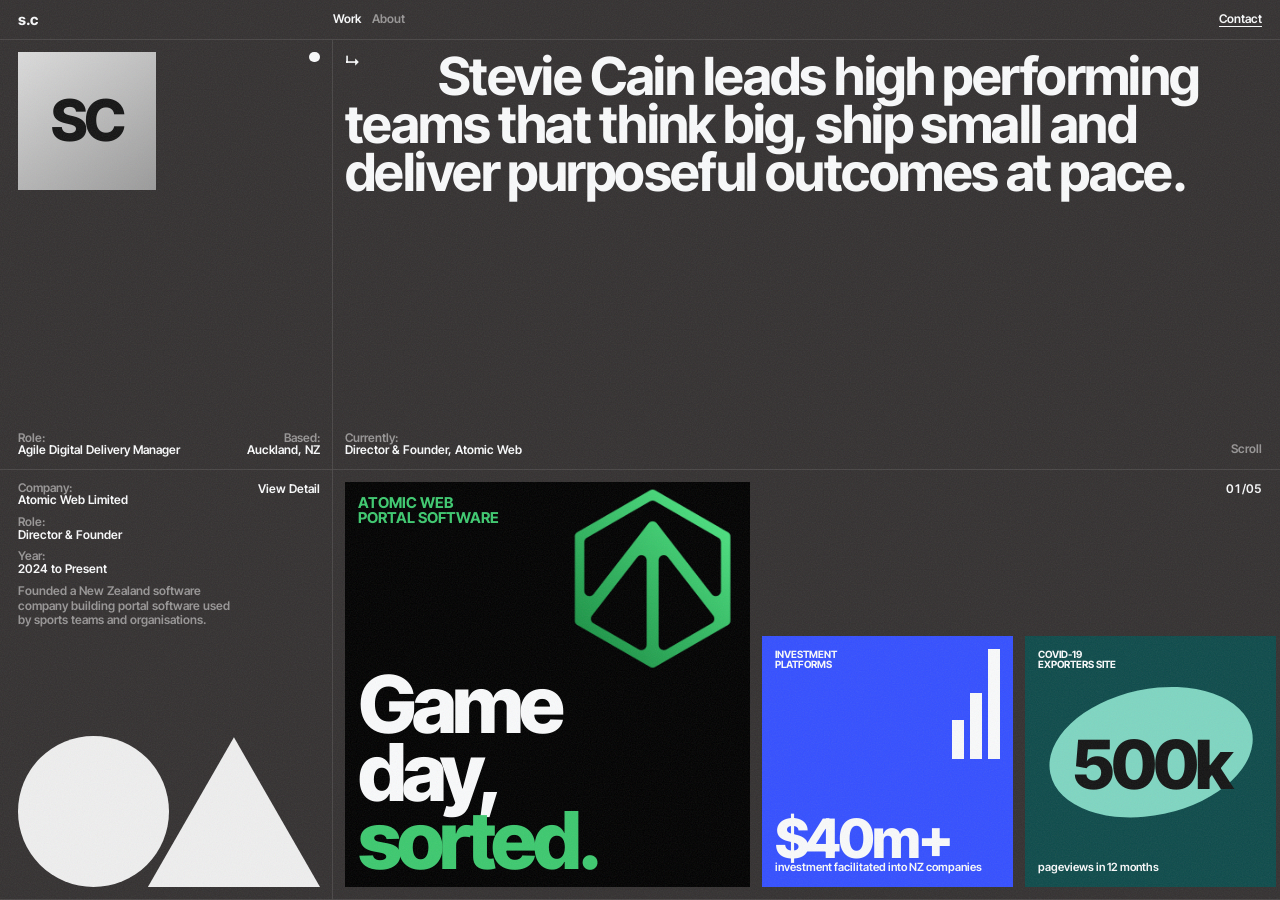
==== commit 26387b29: "Match the reference layout system - 12 column grid that scales with the viewport (1u = 100vw / 108) " ====
--- a/index.html
+++ b/index.html
@@ -7,19 +7,18 @@
   <meta name="description" content="Stevie Cain is an Agile Digital Delivery Manager and founder of Atomic Web, based in Auckland, New Zealand. Leading high performing teams that think big and ship small.">
   <meta property="og:title" content="Stevie Cain | Agile Digital Delivery Manager">
   <meta property="og:description" content="Stevie Cain is an Agile Digital Delivery Manager and founder of Atomic Web, based in Auckland, New Zealand. Leading high performing teams that think big and ship small.">
-  <meta name="theme-color" content="#262626">
-  <link rel="icon" href="data:image/svg+xml,%3Csvg xmlns='http://www.w3.org/2000/svg' viewBox='0 0 64 64'%3E%3Crect width='64' height='64' fill='%23262626'/%3E%3Ctext x='50%25' y='56%25' font-family='Arial' font-weight='700' font-size='30' fill='%23F9FAFB' text-anchor='middle' dominant-baseline='middle'%3Es.c%3C/text%3E%3C/svg%3E">
+  <meta name="theme-color" content="#343131">
+  <link rel="icon" href="data:image/svg+xml,%3Csvg xmlns='http://www.w3.org/2000/svg' viewBox='0 0 64 64'%3E%3Crect width='64' height='64' fill='%23343131'/%3E%3Ctext x='50%25' y='56%25' font-family='Arial' font-weight='700' font-size='30' fill='%23F9FAFB' text-anchor='middle' dominant-baseline='middle'%3Es.c%3C/text%3E%3C/svg%3E">
   <link rel="preconnect" href="https://fonts.googleapis.com">
   <link rel="preconnect" href="https://fonts.gstatic.com" crossorigin>
   <link href="https://fonts.googleapis.com/css2?family=Inter+Tight:wght@400;500;600;700;800&display=swap" rel="stylesheet">
   <link rel="stylesheet" href="styles.css">
 </head>
-<body>
+<body class="landing">
 
-  <!-- Top bar -->
   <header class="row topbar">
-    <div class="cell"><a href="index.html" class="logo" aria-label="Stevie Cain, home">s.c</a></div>
-    <div class="cell">
+    <div class="cell side"><a href="index.html" class="logo" aria-label="Stevie Cain, home">s.c</a></div>
+    <div class="cell main">
       <nav class="nav" aria-label="Primary">
         <a href="index.html" class="active" aria-current="page">Work</a>
         <a href="about.html">About</a>
@@ -37,46 +36,34 @@
           <div class="monogram" role="img" aria-label="Stevie Cain monogram">SC</div>
           <span class="status-dot" aria-hidden="true"></span>
         </div>
-        <div class="hero-bottom">
-          <dl class="meta">
-            <dt>Role:</dt>
-            <dd>Agile Digital Delivery Manager</dd>
-          </dl>
-          <dl class="meta" style="text-align:right">
-            <dt>Based:</dt>
-            <dd>Auckland, NZ</dd>
-          </dl>
+        <div class="cell-foot">
+          <dl class="meta"><dt>Role:</dt><dd>Agile Digital Delivery Manager</dd></dl>
+          <dl class="meta" style="text-align:right"><dt>Based:</dt><dd>Auckland, NZ</dd></dl>
         </div>
       </div>
-      <div class="cell">
+      <div class="cell main">
         <div class="statement-wrap">
           <span class="arrow" aria-hidden="true">↳</span>
           <h1 class="statement">Stevie Cain leads high performing teams that think big, ship small and deliver purposeful outcomes at pace.</h1>
         </div>
-        <div class="hero-bottom">
-          <dl class="meta">
-            <dt>Currently:</dt>
-            <dd>Director &amp; Founder, Atomic Web</dd>
-          </dl>
-          <a href="#workPin" class="scroll-cue">Scroll</a>
+        <div class="cell-foot">
+          <dl class="meta"><dt>Currently:</dt><dd>Director &amp; Founder, Atomic Web</dd></dl>
+          <span class="scroll-cue">Scroll</span>
         </div>
       </div>
     </section>
 
-    <!-- Selected work: page scroll drives the strip sideways on desktop -->
-    <div class="work-pin" id="workPin">
+    <!-- Selected work -->
     <section class="row work" id="work" aria-label="Selected work">
       <div class="cell side">
-        <div>
-          <div class="work-meta-top">
-            <div class="work-meta" id="workMeta">
-              <dl class="meta"><dt>Company:</dt><dd data-k="company">Atomic Web Limited</dd></dl>
-              <dl class="meta"><dt>Role:</dt><dd data-k="role">Director &amp; Founder</dd></dl>
-              <dl class="meta"><dt>Year:</dt><dd data-k="year">2024 to Present</dd></dl>
-              <p class="work-summary" data-k="summary">Founded a New Zealand software company building portal software used by sports teams and organisations.</p>
-            </div>
-            <a href="about.html#experience" class="contact-link" style="align-self:flex-start;white-space:nowrap">View Detail</a>
+        <div class="work-meta-top">
+          <div class="work-meta" id="workMeta" aria-live="polite">
+            <dl class="meta"><dt>Company:</dt><dd data-k="company">Atomic Web Limited</dd></dl>
+            <dl class="meta"><dt>Role:</dt><dd data-k="role">Director &amp; Founder</dd></dl>
+            <dl class="meta"><dt>Year:</dt><dd data-k="year">2024 to Present</dd></dl>
+            <p class="work-summary" data-k="summary">Founded a New Zealand software company building portal software used by sports teams and organisations.</p>
           </div>
+          <a href="about.html#experience" style="white-space:nowrap">View Detail</a>
         </div>
         <div class="shapes" aria-hidden="true">
           <span class="shape-circle"></span>
@@ -84,78 +71,79 @@
         </div>
       </div>
 
-      <div class="cell strip-cell">
+      <div class="cell main">
         <span class="counter" id="counter">01/05</span>
-        <div class="strip" id="strip" aria-label="Selected projects">
+        <div class="strip-viewport" id="stripViewport">
+          <div class="strip" id="strip" aria-label="Selected projects">
 
-          <a class="tile lead t-atomic" href="https://atomicweb.co.nz" target="_blank" rel="noopener" draggable="false"
-            aria-label="Atomic Web portal software, visit atomicweb.co.nz (opens in a new tab)"
-            data-company="Atomic Web Limited" data-role="Director &amp; Founder" data-year="2024 to Present"
-            data-summary="Founded a New Zealand software company building portal software used by sports teams and organisations.">
-            <img class="logo-mark" src="assets/atomic-web-logo.png" alt="" draggable="false">
-            <span class="tile-kicker">Atomic Web<br>Portal Software</span>
-            <span class="tile-big">Game<br>day,<br><span>sorted.</span></span>
-            <span class="tile-go" aria-hidden="true">↗</span>
-          </a>
+            <a class="tile is-active t-atomic" href="https://atomicweb.co.nz" target="_blank" rel="noopener" draggable="false"
+              aria-label="Atomic Web portal software, visit atomicweb.co.nz (opens in a new tab)"
+              data-company="Atomic Web Limited" data-role="Director &amp; Founder" data-year="2024 to Present"
+              data-summary="Founded a New Zealand software company building portal software used by sports teams and organisations.">
+              <img class="logo-mark" src="assets/atomic-web-logo.png" alt="" draggable="false">
+              <span class="tile-kicker">Atomic Web<br>Portal Software</span>
+              <span class="tile-big">Game<br>day,<br><span>sorted.</span></span>
+              <span class="tile-pill" aria-hidden="true">Visit site ↗</span>
+            </a>
 
-          <a class="tile t-invest" href="about.html#nzte-ddm" draggable="false"
-            aria-label="NZTE investment platforms, $40m+ facilitated"
-            data-company="New Zealand Trade &amp; Enterprise" data-role="Digital Delivery Manager" data-year="2021 to Present"
-            data-summary="End to end delivery of investment platforms aligned with NZTE strategy.">
-            <span class="bars" aria-hidden="true"><span style="height:35%"></span><span style="height:60%"></span><span style="height:100%"></span></span>
-            <span class="tile-kicker">Investment<br>platforms</span>
-            <div>
-              <div class="tile-big">$40m+</div>
-              <div class="tile-cap">investment facilitated into NZ companies</div>
-            </div>
-            <span class="tile-go" aria-hidden="true">→</span>
-          </a>
+            <a class="tile t-invest" href="about.html#nzte-ddm" draggable="false"
+              aria-label="NZTE investment platforms, $40m+ facilitated"
+              data-company="New Zealand Trade &amp; Enterprise" data-role="Digital Delivery Manager" data-year="2021 to Present"
+              data-summary="End to end delivery of investment platforms aligned with NZTE strategy.">
+              <span class="bars" aria-hidden="true"><span style="height:35%"></span><span style="height:60%"></span><span style="height:100%"></span></span>
+              <span class="tile-kicker">Investment<br>platforms</span>
+              <div>
+                <div class="tile-big">$40m+</div>
+                <div class="tile-cap">investment facilitated into NZ companies</div>
+              </div>
+              <span class="tile-pill" aria-hidden="true">View detail</span>
+            </a>
 
-          <a class="tile t-covid" href="about.html#nzte-covid" draggable="false"
-            aria-label="COVID-19 Exporters website, 500k pageviews in 12 months"
-            data-company="New Zealand Trade &amp; Enterprise" data-role="Website Delivery Lead" data-year="2019 to 2021"
-            data-summary="Spearheaded the COVID-19 response website for New Zealand exporters.">
-            <span class="blob" aria-hidden="true"></span>
-            <span class="tile-kicker">COVID-19<br>Exporters site</span>
-            <span class="tile-big">500k</span>
-            <span class="tile-cap">pageviews in 12 months</span>
-            <span class="tile-go" aria-hidden="true">→</span>
-          </a>
+            <a class="tile t-covid" href="about.html#nzte-covid" draggable="false"
+              aria-label="COVID-19 Exporters website, 500k pageviews in 12 months"
+              data-company="New Zealand Trade &amp; Enterprise" data-role="Website Delivery Lead" data-year="2019 to 2021"
+              data-summary="Spearheaded the COVID-19 response website for New Zealand exporters.">
+              <span class="blob" aria-hidden="true"></span>
+              <span class="tile-kicker">COVID-19<br>Exporters site</span>
+              <span class="tile-big">500k</span>
+              <span class="tile-cap">pageviews in 12 months</span>
+              <span class="tile-pill" aria-hidden="true">View detail</span>
+            </a>
 
-          <a class="tile t-micro" href="about.html#nzte-marketing" draggable="false"
-            aria-label="NZTE micro-sites and campaigns"
-            data-company="New Zealand Trade &amp; Enterprise" data-role="Marketing Coordinator" data-year="2018 to 2019"
-            data-summary="Micro-sites and campaign pages for Expo 2020, NZIBA and the International Trade website.">
-            <span class="tile-kicker">Micro-sites &amp;<br>campaigns</span>
-            <span class="stickers" aria-hidden="true">
-              <span>EXPO 2020®</span><span>NZIBA®</span><span>EXPO 2020®</span><span>TRADE®</span>
-            </span>
-            <span class="tile-cap" style="color:var(--c-pink)">Telling NZ brand stories</span>
-            <span class="tile-go" aria-hidden="true">→</span>
-          </a>
+            <a class="tile t-micro" href="about.html#nzte-marketing" draggable="false"
+              aria-label="NZTE micro-sites and campaigns"
+              data-company="New Zealand Trade &amp; Enterprise" data-role="Marketing Coordinator" data-year="2018 to 2019"
+              data-summary="Micro-sites and campaign pages for Expo 2020, NZIBA and the International Trade website.">
+              <span class="tile-kicker">Micro-sites &amp;<br>campaigns</span>
+              <span class="stickers" aria-hidden="true">
+                <span>EXPO 2020®</span><span>NZIBA®</span><span>EXPO 2020®</span><span>TRADE®</span>
+              </span>
+              <span class="tile-cap">Telling NZ brand stories</span>
+              <span class="tile-pill" aria-hidden="true">View detail</span>
+            </a>
 
-          <a class="tile t-uk" href="about.html#consultant" draggable="false"
-            aria-label="E-commerce and SEO consulting, Oxford UK"
-            data-company="UK startup retailers" data-role="Digital Consultant" data-year="2014 to 2018"
-            data-summary="Designed and managed e-commerce platforms and SEO for startup retailers across the UK.">
-            <span class="tri" aria-hidden="true"></span>
-            <span class="tile-kicker">E-commerce<br>&amp; SEO</span>
-            <div>
-              <div class="tile-big">Oxford,<br>UK</div>
-              <div class="tile-cap">Self employed</div>
-            </div>
-            <span class="tile-go" aria-hidden="true">→</span>
-          </a>
+            <a class="tile t-uk" href="about.html#consultant" draggable="false"
+              aria-label="E-commerce and SEO consulting, Oxford UK"
+              data-company="UK startup retailers" data-role="Digital Consultant" data-year="2014 to 2018"
+              data-summary="Designed and managed e-commerce platforms and SEO for startup retailers across the UK.">
+              <span class="tri" aria-hidden="true"></span>
+              <span class="tile-kicker">E-commerce<br>&amp; SEO</span>
+              <div>
+                <div class="tile-big">Oxford,<br>UK</div>
+                <div class="tile-cap">Self employed</div>
+              </div>
+              <span class="tile-pill" aria-hidden="true">View detail</span>
+            </a>
 
+          </div>
         </div>
       </div>
     </section>
-    </div>
   </main>
 
   <footer class="row">
-    <div class="cell"><span>© <span id="yr">2026</span> Stevie Cain</span></div>
-    <div class="cell"><span>Auckland, NZ</span><a href="#top">Back to top ↑</a></div>
+    <div class="cell side"><span>© <span data-year-now>2026</span> Stevie Cain</span></div>
+    <div class="cell main"><span>Auckland, NZ</span><a href="#top">Back to top ↑</a></div>
   </footer>
 
   <script src="main.js"></script>
--- a/styles.css
+++ b/styles.css
@@ -1,20 +1,30 @@
+/* Layout system measured from the reference: a 12 column grid that scales
+   with the viewport. 1u = 100vw / 108 (13.33px at 1440px wide). */
 :root {
-  --bg: #262626;
-  --bg-2: #2e2e2e;
+  color-scheme: dark;
+  --u: clamp(12px, calc(100vw / 108), 18px);
+  --pad-x: calc(var(--u) * 1.5);
+  --col: calc((100vw - var(--pad-x) * 2 - var(--u) * 11) / 12);
+
+  --bg: #343131;
+  --line: #4A4747;
   --text: #F9FAFB;
   --muted: #979595;
-  --line: rgba(255, 255, 255, 0.12);
-  --side: 26%;
-  --pad: 20px;
   --font: 'Inter Tight', 'Helvetica Neue', Helvetica, Arial, sans-serif;
 
-  --c-yellow: #F2C230;
+  --c-green: #3DC96F;
   --c-blue: #3550FF;
   --c-teal: #0E4B4B;
   --c-pink: #FF8FC8;
   --c-red: #E8343A;
   --c-ink: #141414;
-  --c-green: #3DC96F;
+}
+body.page-about {
+  color-scheme: light;
+  --bg: #EBEBEA;
+  --line: #343131;
+  --text: #343131;
+  --muted: #8C8989;
 }
 
 *, *::before, *::after { box-sizing: border-box; margin: 0; padding: 0; }
@@ -23,13 +33,15 @@
   background: var(--bg);
   color: var(--text);
   font-family: var(--font);
-  font-size: 14px;
-  line-height: 1.35;
+  font-size: var(--u);
+  font-weight: 600;
+  line-height: 1.21;
   -webkit-font-smoothing: antialiased;
   overflow-x: hidden;
 }
 a { color: inherit; text-decoration: none; }
-ul { list-style: none; }
+ul, ol { list-style: none; }
+button { font: inherit; color: inherit; }
 
 /* Film grain */
 body::after {
@@ -38,292 +50,300 @@
   opacity: 0.09;
   background-image: url("data:image/svg+xml,%3Csvg xmlns='http://www.w3.org/2000/svg' width='240' height='240'%3E%3Cfilter id='n'%3E%3CfeTurbulence type='fractalNoise' baseFrequency='0.85' numOctaves='3' stitchTiles='stitch'/%3E%3C/filter%3E%3Crect width='100%25' height='100%25' filter='url(%23n)'/%3E%3C/svg%3E");
 }
-
-/* ---------- Grid scaffolding ---------- */
+body.page-about::after { opacity: 0.16; mix-blend-mode: multiply; }
+
+/* ---------- Grid ---------- */
 .row {
   display: grid;
-  grid-template-columns: var(--side) 1fr;
+  grid-template-columns: repeat(12, minmax(0, 1fr));
+  column-gap: var(--u);
+  padding-inline: var(--pad-x);
   border-bottom: 1px solid var(--line);
 }
-.cell { padding: var(--pad); min-width: 0; }
-.cell + .cell { border-left: 1px solid var(--line); }
-
-.meta { display: flex; flex-direction: column; font-weight: 500; line-height: 1.15; }
-.meta dt, .label { color: var(--muted); }
-.meta dd { color: var(--text); }
-.meta + .meta { margin-top: 14px; }
+.cell { min-width: 0; padding-block: var(--u); }
+.side { grid-column: 1 / 4; }
+.main { grid-column: 4 / 13; border-left: 1px solid var(--line); padding-left: var(--u); }
+.main.no-rule { border-left: 0; padding-left: 0; }
+
+.label, .meta dt { color: var(--muted); }
+.meta { line-height: 1.05; }
+.meta dt, .meta dd { display: block; }
+.meta + .meta { margin-top: calc(var(--u) * 0.75); }
+.u-link { border-bottom: 1px solid currentColor; padding-bottom: 1px; }
 
 /* ---------- Top bar ---------- */
 .topbar {
   position: sticky; top: 0; z-index: 50;
-  background: rgba(38, 38, 38, 0.88);
-  backdrop-filter: blur(10px);
-  -webkit-backdrop-filter: blur(10px);
-}
-.topbar .cell { padding-top: 14px; padding-bottom: 14px; display: flex; align-items: center; }
-.topbar .cell + .cell { border-left-color: transparent; justify-content: space-between; }
-.logo { font-weight: 800; font-size: 17px; letter-spacing: -0.04em; }
-.nav { display: flex; gap: 12px; font-weight: 500; }
+  background: var(--bg);
+}
+.topbar .cell { display: flex; align-items: center; }
+.topbar .main { border-left-color: transparent; padding-left: 0; justify-content: space-between; }
+.topbar .cell { line-height: 1.21; }
+.logo { font-weight: 700; font-size: calc(var(--u) * 1.25); letter-spacing: -0.02em; line-height: 0.9; }
+.nav { display: flex; gap: calc(var(--u) * 0.9); }
 .nav a { color: var(--muted); transition: color .2s; }
 .nav a:hover, .nav a.active { color: var(--text); }
-.contact-link {
-  font-weight: 600;
-  border-bottom: 1px solid currentColor;
-  padding-bottom: 1px;
-}
-
-/* ---------- Hero ---------- */
-.hero .cell {
-  min-height: min(560px, calc(100vh - 260px));
-  display: flex; flex-direction: column; justify-content: space-between; gap: 40px;
-}
+.contact-link { text-decoration: underline; text-decoration-thickness: 1px; text-underline-offset: 3px; }
+
+/* ---------- Landing: exactly one screen on desktop ---------- */
+.hero .cell, .work .cell { display: flex; flex-direction: column; justify-content: space-between; gap: calc(var(--u) * 2); }
 .hero-top { display: flex; justify-content: space-between; align-items: flex-start; }
 .monogram {
-  width: 152px; aspect-ratio: 1;
+  width: calc(var(--u) * 11.5); max-width: 100%; aspect-ratio: 1;
   background: linear-gradient(145deg, #dcdcdc 0%, #9a9a9a 100%);
   color: var(--c-ink);
   display: grid; place-items: center;
-  font-weight: 800; font-size: 64px; letter-spacing: -0.06em;
-  filter: grayscale(1);
+  font-weight: 800; font-size: calc(var(--u) * 4.8); letter-spacing: -0.06em;
 }
 .status-dot {
-  width: 12px; height: 12px; border-radius: 50%; background: var(--text);
+  width: calc(var(--u) * 0.9); height: calc(var(--u) * 0.9); border-radius: 50%; background: var(--text);
   animation: pulse 2.4s ease-in-out infinite;
 }
 @keyframes pulse { 50% { opacity: .35; } }
-.hero-bottom { display: flex; justify-content: space-between; align-items: flex-end; gap: 20px; }
-
-.statement-wrap { display: flex; gap: 10px; }
-.arrow { font-size: 22px; line-height: 1; padding-top: 4px; color: var(--text); }
+.cell-foot { display: flex; justify-content: space-between; align-items: flex-end; gap: var(--u); }
+
+.statement-wrap { position: relative; }
+.arrow { position: absolute; left: 0; top: 0.15em; font-size: calc(var(--u) * 1.3); line-height: 1; }
 .statement {
   font-weight: 700;
-  font-size: clamp(34px, 4.6vw, 68px);
-  line-height: 0.95;
-  letter-spacing: -0.055em;
-  text-indent: 12%;
-  max-width: 15.5em;
-}
-.statement em { font-style: normal; color: var(--muted); }
-.scroll-cue { color: var(--muted); font-weight: 500; }
-
-/* ---------- Work strip ---------- */
-.work .side {
-  display: flex; flex-direction: column; justify-content: space-between; gap: 40px;
-}
-.work-meta-top { display: flex; justify-content: space-between; gap: 12px; }
+  font-size: calc(var(--u) * 4.375);
+  line-height: 0.92;
+  letter-spacing: -0.03em;
+  text-indent: var(--col);
+  max-width: 17.5em;
+}
+.scroll-cue { color: var(--muted); }
+
+/* Work row */
+.work .side { justify-content: space-between; }
+.work-meta-top { display: flex; justify-content: space-between; gap: var(--u); }
 .work-meta { transition: opacity .25s ease; }
 .work-meta.fading { opacity: 0; }
-.work-summary { color: var(--muted); font-weight: 500; max-width: 30ch; margin-top: 14px; }
-.shapes { display: flex; align-items: flex-end; gap: 0; }
-.shape-circle { width: 52%; aspect-ratio: 1; border-radius: 50%; background: #efefef; }
+.work-summary { color: var(--muted); max-width: 28ch; margin-top: calc(var(--u) * 0.75); line-height: 1.21; }
+.shapes { display: flex; align-items: flex-end; }
+.shape-circle { width: 50%; aspect-ratio: 1; border-radius: 50%; background: #efefef; }
 .shape-tri {
-  width: 52%; aspect-ratio: 1.15;
+  width: 57%; aspect-ratio: 1.15; margin-left: -7%;
   background: #efefef;
   clip-path: polygon(50% 0, 100% 100%, 0 100%);
-  margin-left: -4%;
-}
-.strip-cell { position: relative; padding-right: 0; }
-.counter { position: absolute; top: var(--pad); right: var(--pad); font-weight: 600; z-index: 2; }
+}
+
+.work .main { position: relative; padding-right: 0; justify-content: flex-start; }
+.counter { position: absolute; top: var(--u); right: 0; z-index: 3; font-variant-numeric: tabular-nums; }
+.strip-viewport {
+  flex: 1; min-height: 0;
+  margin-right: calc(var(--pad-x) * -1);
+  overflow: hidden;
+  touch-action: pan-y;
+  cursor: grab;
+}
+.strip-viewport.dragging { cursor: grabbing; }
 .strip {
-  display: flex; align-items: flex-end; gap: 13px;
-  overflow-x: auto; scroll-snap-type: x mandatory;
-  padding-right: var(--pad);
-  scrollbar-width: none;
-  cursor: grab;
-}
-.strip::-webkit-scrollbar { display: none; }
-.strip.dragging { cursor: grabbing; scroll-snap-type: none; }
-
-/* Pinned mode: vertical page scroll drives the strip sideways */
-.work-pin.is-pinned .work {
-  position: sticky; top: var(--bar-h, 52px);
-  height: calc(100vh - var(--bar-h, 52px));
-}
-.work-pin.is-pinned .strip-cell { display: flex; flex-direction: column; justify-content: flex-end; }
-.work-pin.is-pinned .strip { overflow-x: hidden; scroll-snap-type: none; }
-.work-pin.is-pinned { --lead: min(calc(100vh - var(--bar-h, 52px) - 2 * var(--pad) - 44px), 44vw, 680px); }
-.work-pin.is-pinned .strip { padding-top: 12px; }
-.work-pin.is-pinned .tile { width: calc(var(--lead) * 0.62); height: calc(var(--lead) * 0.62); }
-.work-pin.is-pinned .tile.lead { width: var(--lead); height: var(--lead); }
-
+  --row-h: 400px;
+  --small: calc(var(--row-h) * 0.62);
+  display: flex; align-items: flex-end; gap: var(--u);
+  height: 100%;
+  transform: translateX(calc((var(--small) + var(--u)) * var(--i, 0) * -1));
+  transition: transform .8s cubic-bezier(.7, 0, .2, 1);
+}
+
+/* ---------- Tiles ---------- */
 .tile {
   flex: 0 0 auto;
-  width: 250px; height: 250px;
-  scroll-snap-align: start;
+  width: var(--small); height: var(--small);
   position: relative; overflow: hidden;
   display: flex; flex-direction: column; justify-content: space-between;
-  padding: 14px;
-  transition: transform .35s cubic-bezier(.2,.7,.2,1);
-}
-.tile:hover { transform: translateY(-6px); }
-.tile, .tile img { -webkit-user-drag: none; user-select: none; }
+  padding: calc(var(--u) * 1.05);
+  container-type: size;
+  transition: width .8s cubic-bezier(.7, 0, .2, 1), height .8s cubic-bezier(.7, 0, .2, 1);
+  -webkit-user-drag: none; user-select: none;
+}
+.tile.is-active { width: var(--row-h); height: var(--row-h); }
+.tile img { -webkit-user-drag: none; }
 .tile:focus-visible { outline: 2px solid var(--text); outline-offset: 3px; }
-.tile-go {
-  position: absolute; right: 12px; bottom: 12px; z-index: 2;
-  width: 30px; height: 30px; border-radius: 50%;
-  display: grid; place-items: center;
-  background: var(--text); color: var(--c-ink);
-  font-weight: 700; font-size: 15px;
-  opacity: 0; transform: scale(.7);
-  transition: opacity .25s ease, transform .25s ease;
-}
-.tile:hover .tile-go, .tile:focus-visible .tile-go { opacity: 1; transform: none; }
-.tile.lead { width: min(400px, 46vw); height: min(400px, 46vw); }
-.tile-kicker { font-weight: 700; font-size: 12px; text-transform: uppercase; letter-spacing: -0.01em; line-height: 1; position: relative; z-index: 1; }
+.tile-kicker { font-weight: 700; font-size: clamp(10px, 4.4cqw, 15px); text-transform: uppercase; line-height: 1; position: relative; z-index: 1; }
 .tile-big { font-weight: 800; letter-spacing: -0.06em; line-height: 0.85; position: relative; z-index: 1; }
-.tile-cap { font-weight: 600; font-size: 13px; position: relative; z-index: 1; }
-
-/* Tile 1: Atomic Web */
+.tile-cap { font-weight: 600; font-size: clamp(10px, 5cqw, 16px); position: relative; z-index: 1; }
+.tile-pill {
+  position: absolute; left: 50%; top: 50%; z-index: 4;
+  transform: translate(-50%, -50%) scale(.85);
+  background: #F6C9DA; color: var(--c-ink);
+  border-radius: 999px; padding: 6px 12px;
+  font-weight: 600; font-size: 13px; white-space: nowrap;
+  opacity: 0; transition: opacity .25s ease, transform .25s ease;
+  pointer-events: none;
+}
+.tile.is-active:hover .tile-pill, .tile.is-active:focus-visible .tile-pill { opacity: 1; transform: translate(-50%, -50%); }
+
 .t-atomic { background: #000; color: var(--text); }
-.t-atomic .logo-mark {
-  position: absolute; right: -4%; top: -4%;
-  width: 56%; height: auto; pointer-events: none;
-}
+.t-atomic .logo-mark { position: absolute; right: -4%; top: -4%; width: 56%; height: auto; pointer-events: none; }
 .t-atomic .tile-kicker { color: var(--c-green); }
-.t-atomic .tile-big { font-size: clamp(44px, 6vw, 84px); }
+.t-atomic .tile-big { font-size: 21cqw; }
 .t-atomic .tile-big span { color: var(--c-green); }
 
-/* Tile 2: NZTE investment */
-.t-invest { background: var(--c-blue); color: var(--text); }
-.t-invest .tile-big { font-size: 62px; }
-.t-invest .bars { position: absolute; right: 14px; top: 14px; display: flex; align-items: flex-end; gap: 6px; height: 44%; }
-.t-invest .bars span { width: 14px; background: var(--text); }
-
-/* Tile 3: COVID-19 site */
-.t-covid { background: var(--c-teal); color: var(--text); }
-.t-covid .tile-big { font-size: 78px; }
+.t-invest { background: var(--c-blue); color: #F9FAFB; }
+.t-invest .tile-big { font-size: 24cqw; }
+.t-invest .bars { position: absolute; right: 5.6cqw; top: 5.6cqw; display: flex; align-items: flex-end; gap: 2.4cqw; height: 44%; }
+.t-invest .bars span { width: 5.6cqw; background: #F9FAFB; }
+
+.t-covid { background: var(--c-teal); color: #F9FAFB; }
 .t-covid .blob {
   position: absolute; left: 50%; top: 46%; transform: translate(-50%, -50%) rotate(-12deg);
-  width: 82%; height: 50%; border-radius: 50%;
-  background: #7FD6C2;
-}
-.t-covid .tile-big { color: var(--c-ink); text-align: center; margin-top: -6px; }
-
-/* Tile 4: micro-sites */
+  width: 82%; height: 50%; border-radius: 50%; background: #7FD6C2;
+}
+.t-covid .tile-big { font-size: 30cqw; color: var(--c-ink); text-align: center; }
+
 .t-micro { background: var(--c-ink); color: var(--c-pink); }
-.t-micro .stickers { position: absolute; inset: 40px -20px 30px; display: flex; flex-direction: column; justify-content: center; gap: 6px; }
+.t-micro .stickers { position: absolute; inset: 16% -8% 12%; display: flex; flex-direction: column; justify-content: center; gap: 2.4cqw; }
 .t-micro .stickers span {
   background: var(--c-pink); color: var(--c-ink);
-  font-weight: 800; font-size: 17px; letter-spacing: -0.03em;
-  padding: 3px 8px; align-self: center; white-space: nowrap;
+  font-weight: 800; font-size: 6.8cqw; letter-spacing: -0.03em;
+  padding: 1.2cqw 3.2cqw; align-self: center; white-space: nowrap;
 }
 .t-micro .stickers span:nth-child(odd) { transform: rotate(-9deg); }
-.t-micro .stickers span:nth-child(even) { transform: rotate(7deg) translateX(14px); }
-
-/* Tile 5: UK e-commerce */
-.t-uk { background: var(--c-red); color: var(--text); }
-.t-uk .tile-big { font-size: 64px; }
+.t-micro .stickers span:nth-child(even) { transform: rotate(7deg) translateX(5.6cqw); }
+.t-micro .tile-cap { color: var(--c-pink); }
+
+.t-uk { background: var(--c-red); color: #F9FAFB; }
+.t-uk .tile-big { font-size: 25cqw; }
 .t-uk .tri {
   position: absolute; right: -10%; bottom: -6%; width: 70%; aspect-ratio: 1.1;
-  background: var(--c-ink);
-  clip-path: polygon(50% 0, 100% 100%, 0 100%);
-}
-.t-uk .tile-cap { color: var(--text); }
-
-/* ---------- Section headers ---------- */
-.section-title {
+  background: var(--c-ink); clip-path: polygon(50% 0, 100% 100%, 0 100%);
+}
+
+/* ---------- About page ---------- */
+.intro .main { display: grid; grid-template-columns: repeat(9, minmax(0, 1fr)); column-gap: var(--u); }
+.contents li a:hover { text-decoration: underline; }
+.contents, .interests { line-height: 1.15; }
+.interests { margin-top: calc(var(--u) * 1.5); }
+.intro-text { grid-column: 1 / 4; line-height: 1.2; }
+.intro-text .monogram { float: left; width: calc(var(--u) * 6.6); font-size: calc(var(--u) * 2.6); margin: 2px var(--u) 4px 0; }
+.intro-year { grid-column: 9 / 10; text-align: right; }
+
+.big-statement {
+  grid-column: 1 / -1;
+  padding-block: calc(var(--u) * 26) calc(var(--u) * 6);
   font-weight: 700;
-  font-size: clamp(30px, 3.4vw, 50px);
-  letter-spacing: -0.05em; line-height: 0.95;
-}
-.index { color: var(--muted); font-weight: 600; }
-
-/* ---------- About ---------- */
-.about-text {
-  font-weight: 600;
-  font-size: clamp(22px, 2.3vw, 34px);
-  line-height: 1.08; letter-spacing: -0.035em;
-  max-width: 26em;
-}
-.about-text .muted { color: var(--muted); }
-.about-grid { display: grid; grid-template-columns: repeat(3, minmax(0, 1fr)); gap: 20px; margin-top: 56px; }
-.chips { display: flex; flex-wrap: wrap; gap: 6px; margin-top: 8px; }
-.chip { border: 1px solid var(--line); border-radius: 999px; padding: 5px 11px; font-weight: 500; }
-
-/* ---------- Experience ---------- */
-.job .side { display: flex; flex-direction: column; gap: 14px; }
-.years { font-weight: 700; font-size: 22px; letter-spacing: -0.04em; }
-.job-title { font-weight: 700; font-size: clamp(22px, 2.2vw, 32px); letter-spacing: -0.045em; line-height: 1; }
-.job-org { color: var(--muted); font-weight: 500; margin-top: 6px; }
-.job-points { margin-top: 20px; display: grid; grid-template-columns: repeat(2, minmax(0, 1fr)); gap: 12px 28px; max-width: 980px; }
-.job-points li { position: relative; padding-left: 18px; color: #d6d6d6; line-height: 1.4; }
-.job-points li::before { content: '↳'; position: absolute; left: 0; color: var(--muted); }
-.tag-new {
-  display: inline-block; margin-left: 8px; vertical-align: middle;
-  background: var(--c-yellow); color: var(--c-ink);
-  font-size: 11px; font-weight: 700; letter-spacing: 0; padding: 3px 7px; border-radius: 999px;
-  transform: translateY(-3px);
-}
-
-/* ---------- Skills ---------- */
-.skill-cols { display: grid; grid-template-columns: repeat(2, minmax(0, 1fr)); gap: 0 28px; max-width: 980px; }
-.skill-cols li {
+  font-size: calc(var(--u) * 4.375);
+  line-height: 0.92;
+  letter-spacing: -0.03em;
+  text-indent: calc(var(--col) * 3 + var(--u) * 3);
+}
+.statement-row { border-bottom: 0; }
+
+.chapter { scroll-margin-top: calc(var(--bar-h, 44px) - 1px); }
+.chapter-head {
+  position: sticky; top: calc(var(--bar-h, 44px) - 1px); z-index: 10;
+  background: var(--bg);
   border-top: 1px solid var(--line);
-  padding: 12px 0; font-weight: 600; font-size: 17px; letter-spacing: -0.02em;
-  display: flex; justify-content: space-between; gap: 12px;
-}
-.skill-cols li span { color: var(--muted); font-weight: 500; font-size: 14px; text-align: right; }
-
-footer .cell { display: flex; justify-content: space-between; color: var(--muted); font-weight: 500; }
-footer .cell + .cell { border-left-color: transparent; }
-
-/* ---------- Reveal ---------- */
-.reveal { opacity: 0; transform: translateY(18px); transition: opacity .8s ease, transform .8s cubic-bezier(.2,.7,.2,1); }
-.reveal.in { opacity: 1; transform: none; }
+  border-bottom: 1px solid var(--line);
+  padding-block: calc(var(--u) * 0.6);
+  margin-top: 3px;
+}
+.chapter-head > * { min-width: 0; }
+.chapter-head .num { grid-column: 1 / 4; }
+.chapter-head .title { grid-column: 4 / 10; }
+.chapter-head .years { grid-column: 10 / 13; text-align: right; font-variant-numeric: tabular-nums; }
+
+.chapter-body { border-bottom: 0; min-height: calc(var(--u) * 50); }
+.chapter-body .side { position: relative; overflow: hidden; padding: 0; margin-left: calc(var(--pad-x) * -1); }
+.numeral {
+  position: absolute; left: 0; top: calc(var(--u) * 3);
+  font-weight: 700; font-size: calc(var(--u) * 46); line-height: 0.78; letter-spacing: -0.06em;
+  color: var(--text);
+}
+.numeral.outline {
+  color: transparent; -webkit-text-stroke: 1px var(--text);
+  transform: translate(calc(var(--u) * -3), calc(var(--u) * -1.2));
+}
+.chapter-body .main { display: grid; grid-template-columns: repeat(9, minmax(0, 1fr)); column-gap: var(--u); align-content: start; padding-block: calc(var(--u) * 0.6) calc(var(--u) * 4); }
+.chapter-title {
+  grid-column: 1 / -1;
+  font-weight: 700; font-size: calc(var(--u) * 3.6); line-height: 1; letter-spacing: -0.045em;
+  margin-bottom: calc(var(--u) * 2.4);
+}
+.chapter-col { grid-column: span 3; line-height: 1.2; display: flex; flex-direction: column; gap: calc(var(--u) * 0.75); }
+.chapter-col .label { margin-bottom: calc(var(--u) * -0.4); }
+.chapter-col a { border-bottom: 1px solid currentColor; }
+.chapter-col .pair { display: flex; justify-content: space-between; gap: var(--u); }
+.chapter-col .pair span:last-child { color: var(--muted); text-align: right; }
+
+.talk { border-top: 1px solid var(--line); border-bottom: 0; }
+.talk .cell { padding-block: var(--u); }
+.talk .cards { grid-column: 4 / 13; display: grid; grid-template-columns: repeat(9, minmax(0, 1fr)); column-gap: var(--u); }
+.card {
+  min-height: calc(var(--u) * 25);
+  border-radius: 10px;
+  padding: calc(var(--u) * 1.5);
+  display: flex; flex-direction: column; justify-content: space-between; align-items: flex-start;
+  text-align: left; cursor: pointer;
+  transition: transform .3s ease;
+}
+.card:hover { transform: translateY(-3px); }
+.card:focus-visible { outline: 2px solid var(--text); outline-offset: 3px; }
+.card-dark { grid-column: 1 / 6; background: #1C1B1B; color: #F9FAFB; border: 0; }
+.card-light { grid-column: 6 / 10; background: transparent; color: var(--text); border: 1px solid #CFCDCD; }
+.card small { font-size: var(--u); font-weight: 600; max-width: 12em; line-height: 1.2; }
+.card strong { font-weight: 700; font-size: calc(var(--u) * 4.4); letter-spacing: -0.05em; line-height: 0.95; }
+
+footer .cell { display: flex; justify-content: space-between; color: var(--muted); }
+footer .main { border-left-color: transparent; }
+.page-about footer { border-top: 1px solid var(--line); }
 
 @media (prefers-reduced-motion: reduce) {
   html { scroll-behavior: auto; }
-  .reveal { opacity: 1; transform: none; transition: none; }
   .status-dot { animation: none; }
-  .tile, .tile:hover { transition: none; transform: none; }
-}
-
-/* ---------- Responsive ---------- */
-@media (max-width: 1100px) {
-  .about-grid { grid-template-columns: repeat(2, minmax(0, 1fr)); }
-}
+  .strip, .tile, .card { transition: none; }
+}
+
+/* ---------- Desktop landing: one screen, wheel moves the work ---------- */
+@media (min-width: 801px) {
+  body.landing { height: 100vh; height: 100svh; overflow: hidden; display: flex; flex-direction: column; }
+  body.landing main { flex: 1; min-height: 0; display: grid; grid-template-rows: minmax(0, 1fr) minmax(0, 1fr); }
+  body.landing footer { display: none; }
+}
+
+/* ---------- Mobile ---------- */
 @media (max-width: 800px) {
-  :root { --pad: 16px; }
-  .row { grid-template-columns: 1fr; }
-  .cell + .cell { border-left: 0; border-top: 1px solid var(--line); }
-  .topbar { grid-template-columns: auto 1fr; }
-  .topbar .cell + .cell { border-top: 0; gap: 16px; }
-  .nav { display: none; }
-  .topbar .cell + .cell { justify-content: flex-end; }
-
-  .hero .cell { min-height: 0; }
-  .hero .side { flex-direction: row; align-items: flex-end; gap: 16px; }
-  .hero-top { flex: 0 0 auto; }
+  :root { --u: 14px; --pad-x: 20px; }
+  .row { grid-template-columns: minmax(0, 1fr); }
+  .side, .main { grid-column: 1 / -1; }
+  .main { border-left: 0; padding-left: 0; border-top: 1px solid var(--line); }
+  .main.no-rule { border-top: 0; }
+
+  .topbar { grid-template-columns: auto 1fr; column-gap: 24px; }
+  .topbar .cell { padding-block: 16px; }
+  .topbar .side, .topbar .main { grid-column: auto; border-top: 0; }
+  .logo { font-size: 15px; }
+
+  .hero .side { flex-direction: row; align-items: flex-end; }
+  .hero .side .status-dot { display: none; }
   .monogram { width: 96px; font-size: 40px; }
-  .hero .side .status-dot { display: none; }
-  .statement { text-indent: 0; }
+  .statement { font-size: 40px; text-indent: 0; }
   .arrow { display: none; }
-  .hero-bottom { margin-top: 8px; }
-
-  .work .side { gap: 20px; }
+
   .shapes { display: none; }
-  .tile { width: 220px; height: 220px; }
-  .tile.lead { width: 280px; height: 280px; }
-  .counter { top: auto; bottom: calc(100% + 16px); }
-  .strip-cell { padding-top: var(--pad); }
-  .work .side { position: relative; }
-
-  .about-grid, .job-points, .skill-cols { grid-template-columns: 1fr; }
-  .about-grid { margin-top: 36px; }
-  .skill-cols li { flex-direction: column; gap: 2px; }
-  .skill-cols li span { text-align: left; }
-  footer .cell + .cell { border-top: 0; padding-top: 0; }
-}
-  
-
-/* ---------- Page intro (About page) ---------- */
-.page-intro .cell { padding-top: 60px; padding-bottom: 60px; }
-.page-title {
-  font-weight: 800;
-  font-size: clamp(56px, 10vw, 160px);
-  letter-spacing: -0.07em; line-height: 0.85;
-}
-.job { scroll-margin-top: 60px; }
+  .work .main { padding-top: 0; }
+  .counter { position: static; align-self: flex-end; padding-block: 12px; }
+  .strip-viewport { flex: none; height: 300px; }
+
+  .intro .main, .chapter-body .main, .talk .cards { grid-template-columns: minmax(0, 1fr); row-gap: 20px; }
+  .intro-text, .intro-year, .chapter-col, .card-dark, .card-light { grid-column: 1 / -1; }
+  .intro-year { display: none; }
+  .big-statement { font-size: 34px; text-indent: 0; padding-block: 64px 32px; }
+  .chapter-head { grid-template-columns: auto 1fr auto; column-gap: 12px; }
+  .chapter-head .num, .chapter-head .title, .chapter-head .years { grid-column: auto; }
+  .chapter-body { min-height: 0; }
+  .chapter-body .side { display: none; }
+  .chapter-body .spacer { display: none; }
+  .chapter-body .main { border-top: 0; padding-top: 16px; }
+  .chapter-title { font-size: 32px; margin-bottom: 12px; }
+  .talk .side { padding-bottom: 0; }
+  .talk .cards { row-gap: 14px; border-top: 0; }
+  .card { min-height: 220px; }
+  .card strong { font-size: 44px; }
+  footer .main { border-top: 0; padding-top: 0; }
+}
 
 /* ---------- Contact drawer ---------- */
 .drawer-backdrop {
@@ -402,7 +422,6 @@
 @media (max-width: 800px) {
   .drawer { padding: 20px 16px 32px; }
   .drawer-title { margin-top: 32px; }
-  .page-intro .cell { padding-top: 36px; padding-bottom: 36px; }
 }
 @media (prefers-reduced-motion: reduce) {
   .drawer, .drawer-backdrop { transition: none; }
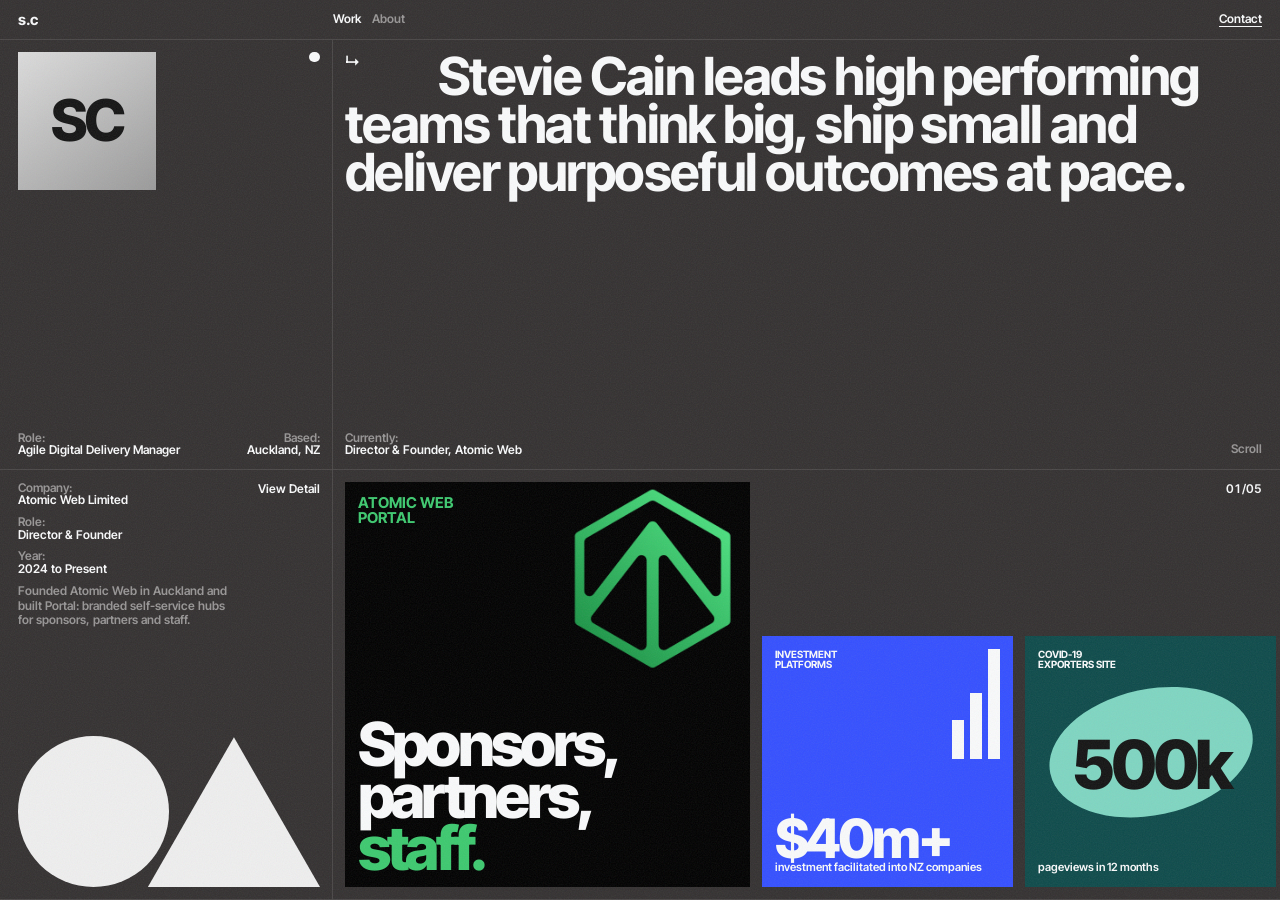
==== commit dded768f: "Use the correct Atomic Web details Describe Atomic Web and Portal (branded self-service hubs for spo" ====
--- a/index.html
+++ b/index.html
@@ -61,7 +61,7 @@
             <dl class="meta"><dt>Company:</dt><dd data-k="company">Atomic Web Limited</dd></dl>
             <dl class="meta"><dt>Role:</dt><dd data-k="role">Director &amp; Founder</dd></dl>
             <dl class="meta"><dt>Year:</dt><dd data-k="year">2024 to Present</dd></dl>
-            <p class="work-summary" data-k="summary">Founded a New Zealand software company building portal software used by sports teams and organisations.</p>
+            <p class="work-summary" data-k="summary">Founded Atomic Web in Auckland and built Portal: branded self-service hubs for sponsors, partners and staff.</p>
           </div>
           <a href="about.html#experience" style="white-space:nowrap">View Detail</a>
         </div>
@@ -77,12 +77,12 @@
           <div class="strip" id="strip" aria-label="Selected projects">
 
             <a class="tile is-active t-atomic" href="https://atomicweb.co.nz" target="_blank" rel="noopener" draggable="false"
-              aria-label="Atomic Web portal software, visit atomicweb.co.nz (opens in a new tab)"
+              aria-label="Atomic Web Portal, branded portals for sponsors, partners and staff. Visit atomicweb.co.nz (opens in a new tab)"
               data-company="Atomic Web Limited" data-role="Director &amp; Founder" data-year="2024 to Present"
-              data-summary="Founded a New Zealand software company building portal software used by sports teams and organisations.">
+              data-summary="Founded Atomic Web in Auckland and built Portal: branded self-service hubs for sponsors, partners and staff.">
               <img class="logo-mark" src="assets/atomic-web-logo.png" alt="" draggable="false">
-              <span class="tile-kicker">Atomic Web<br>Portal Software</span>
-              <span class="tile-big">Game<br>day,<br><span>sorted.</span></span>
+              <span class="tile-kicker">Atomic Web<br>Portal</span>
+              <span class="tile-big">Sponsors,<br>partners,<br><span>staff.</span></span>
               <span class="tile-pill" aria-hidden="true">Visit site ↗</span>
             </a>
 
--- a/styles.css
+++ b/styles.css
@@ -178,7 +178,7 @@
 .t-atomic { background: #000; color: var(--text); }
 .t-atomic .logo-mark { position: absolute; right: -4%; top: -4%; width: 56%; height: auto; pointer-events: none; }
 .t-atomic .tile-kicker { color: var(--c-green); }
-.t-atomic .tile-big { font-size: 21cqw; }
+.t-atomic .tile-big { font-size: 16cqw; }
 .t-atomic .tile-big span { color: var(--c-green); }
 
 .t-invest { background: var(--c-blue); color: #F9FAFB; }
@@ -267,6 +267,57 @@
 .chapter-col a { border-bottom: 1px solid currentColor; }
 .chapter-col .pair { display: flex; justify-content: space-between; gap: var(--u); }
 .chapter-col .pair span:last-child { color: var(--muted); text-align: right; }
+
+/* Chapter stack (desktop): the stage pins under the top bar and each
+   chapter slides up over the previous one as the page scrolls */
+.chapters { position: relative; }
+.chapters.is-stacked .chapters-stage {
+  position: sticky; top: var(--bar-h, 44px);
+  height: calc(100vh - var(--bar-h, 44px));
+  height: calc(100svh - var(--bar-h, 44px));
+  overflow: hidden;
+}
+.chapters.is-stacked .chapter-panel {
+  position: absolute; left: 0; right: 0; top: 0;
+  background: var(--bg);
+  overflow: hidden;
+  will-change: transform;
+}
+.chapters.is-stacked .chapter-panel::after {
+  content: ''; position: absolute; inset: 0; pointer-events: none;
+  background: #000; opacity: calc(var(--dim, 0) * 0.08);
+}
+.chapters.is-stacked .chapter-head { position: relative; top: auto; margin-top: 0; border-bottom: 0; }
+.chapters.is-stacked .chapter-body { min-height: 0; height: 100%; border-top: 1px solid var(--line); }
+.chapters.is-stacked .numeral { top: calc(var(--u) * 1.5); }
+
+/* Quotes */
+.quotes { border-top: 1px solid var(--line); }
+.quotes-head { border-bottom: 0; padding-block: var(--u) calc(var(--u) * 6); align-items: start; }
+.quotes-head .side { font-size: calc(var(--u) * 0.8); padding-top: 2px; }
+.quotes-body { border-bottom: 0; padding-bottom: calc(var(--u) * 10); }
+.quote-nav { display: flex; justify-content: space-between; align-items: center; padding-bottom: calc(var(--u) * 0.5); border-bottom: 1px solid var(--line); }
+.quote-arrows { display: flex; gap: 4px; }
+.quote-btn {
+  background: none; border: 0; cursor: pointer; padding: 2px 4px;
+  font-size: var(--u); font-weight: 600; line-height: 1;
+}
+.quote-btn:hover { color: var(--muted); }
+.quote-btn:focus-visible { outline: 2px solid var(--text); outline-offset: 2px; }
+.quote-count { font-variant-numeric: tabular-nums; }
+.quote-who { display: flex; justify-content: space-between; gap: var(--u); padding-top: calc(var(--u) * 0.5); }
+.quote-who [data-quote-role] { text-align: right; }
+.quote-text {
+  grid-column: 1 / -1;
+  max-width: 15.5em;
+  font-weight: 700;
+  font-size: calc(var(--u) * 4.375);
+  line-height: 0.92;
+  letter-spacing: -0.03em;
+  transition: opacity .3s ease;
+}
+.quotes.fading .quote-text, .quotes.fading .quote-who { opacity: 0; }
+.quote-who { transition: opacity .3s ease; }
 
 .talk { border-top: 1px solid var(--line); border-bottom: 0; }
 .talk .cell { padding-block: var(--u); }
@@ -336,6 +387,11 @@
   .chapter-body { min-height: 0; }
   .chapter-body .side { display: none; }
   .chapter-body .spacer { display: none; }
+  .quotes-head { padding-block: 16px 24px; grid-template-columns: auto 1fr; column-gap: 12px; }
+  .quotes-head .side, .quotes-head .main { grid-column: auto; border-top: 0; }
+  .quotes-body { padding-bottom: 48px; }
+  .quotes-body .main { padding-top: 24px; }
+  .quote-text { font-size: 34px; }
   .chapter-body .main { border-top: 0; padding-top: 16px; }
   .chapter-title { font-size: 32px; margin-bottom: 12px; }
   .talk .side { padding-bottom: 0; }
